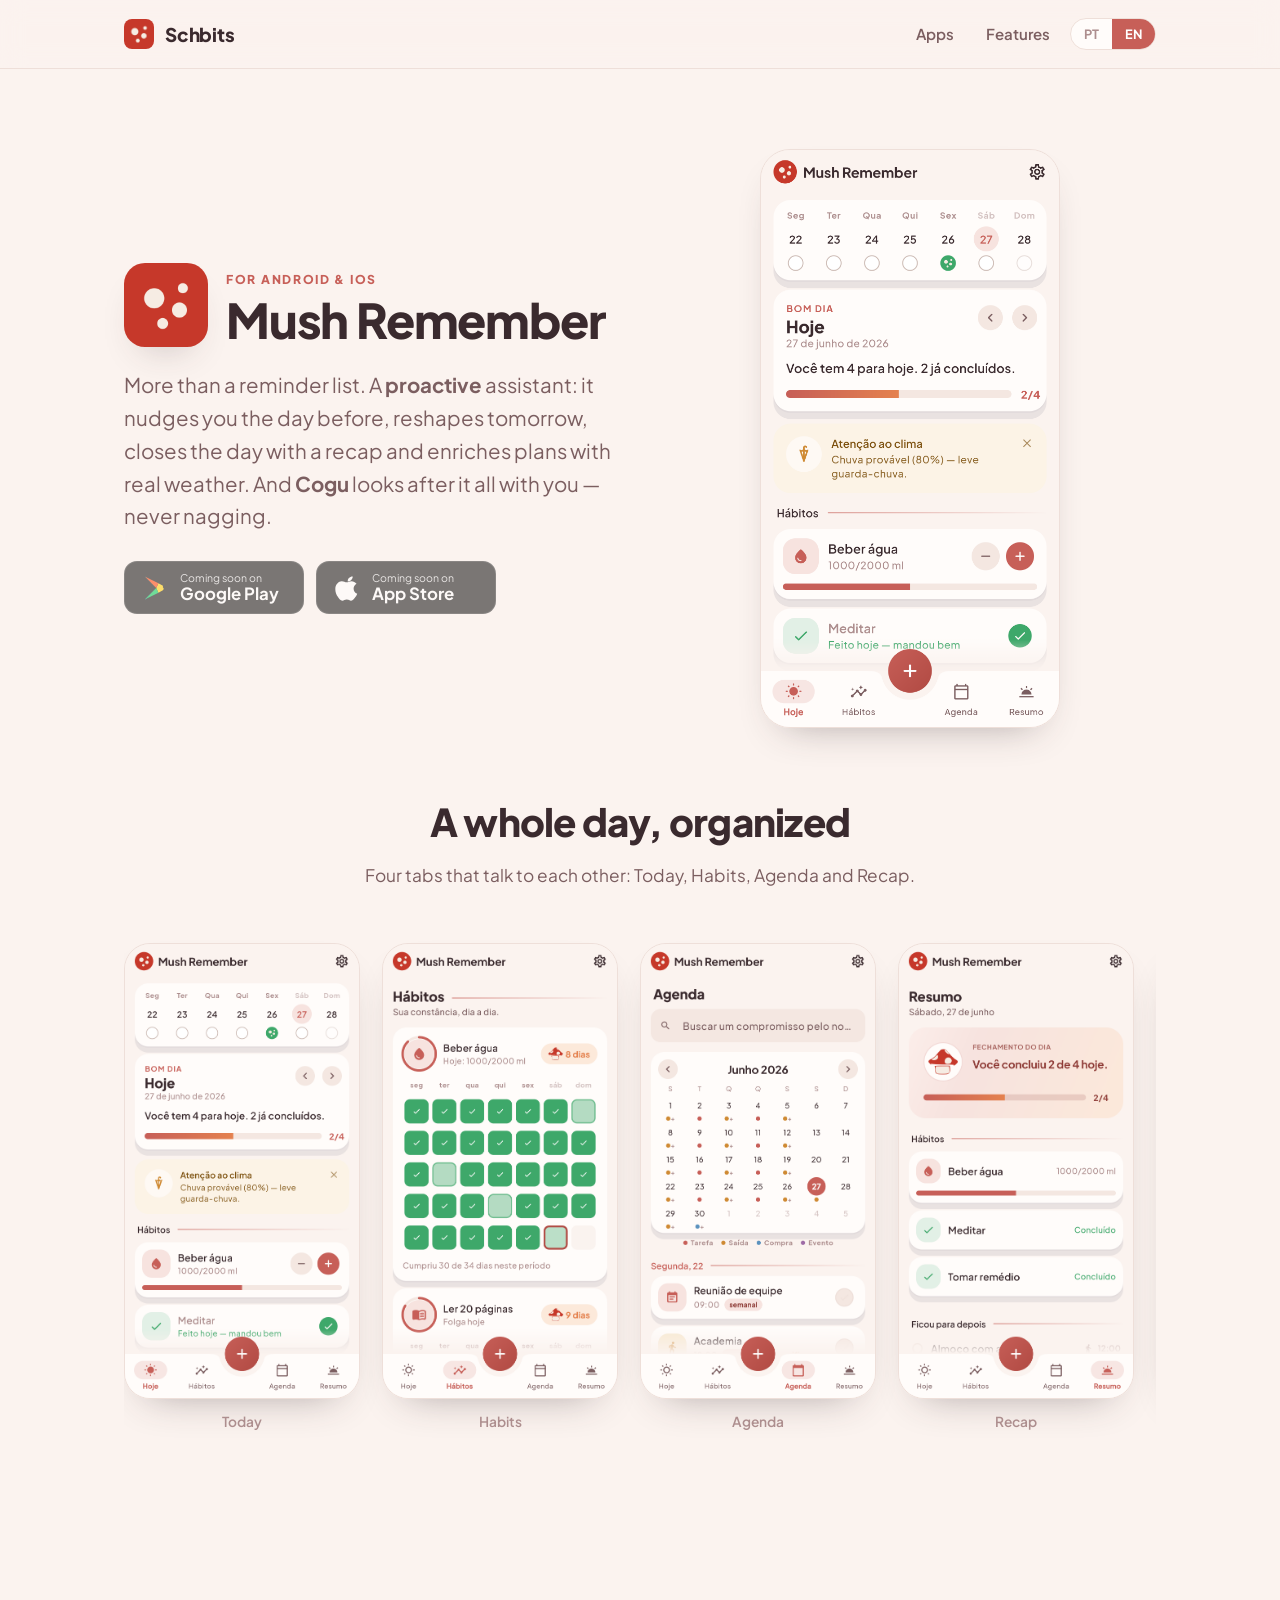
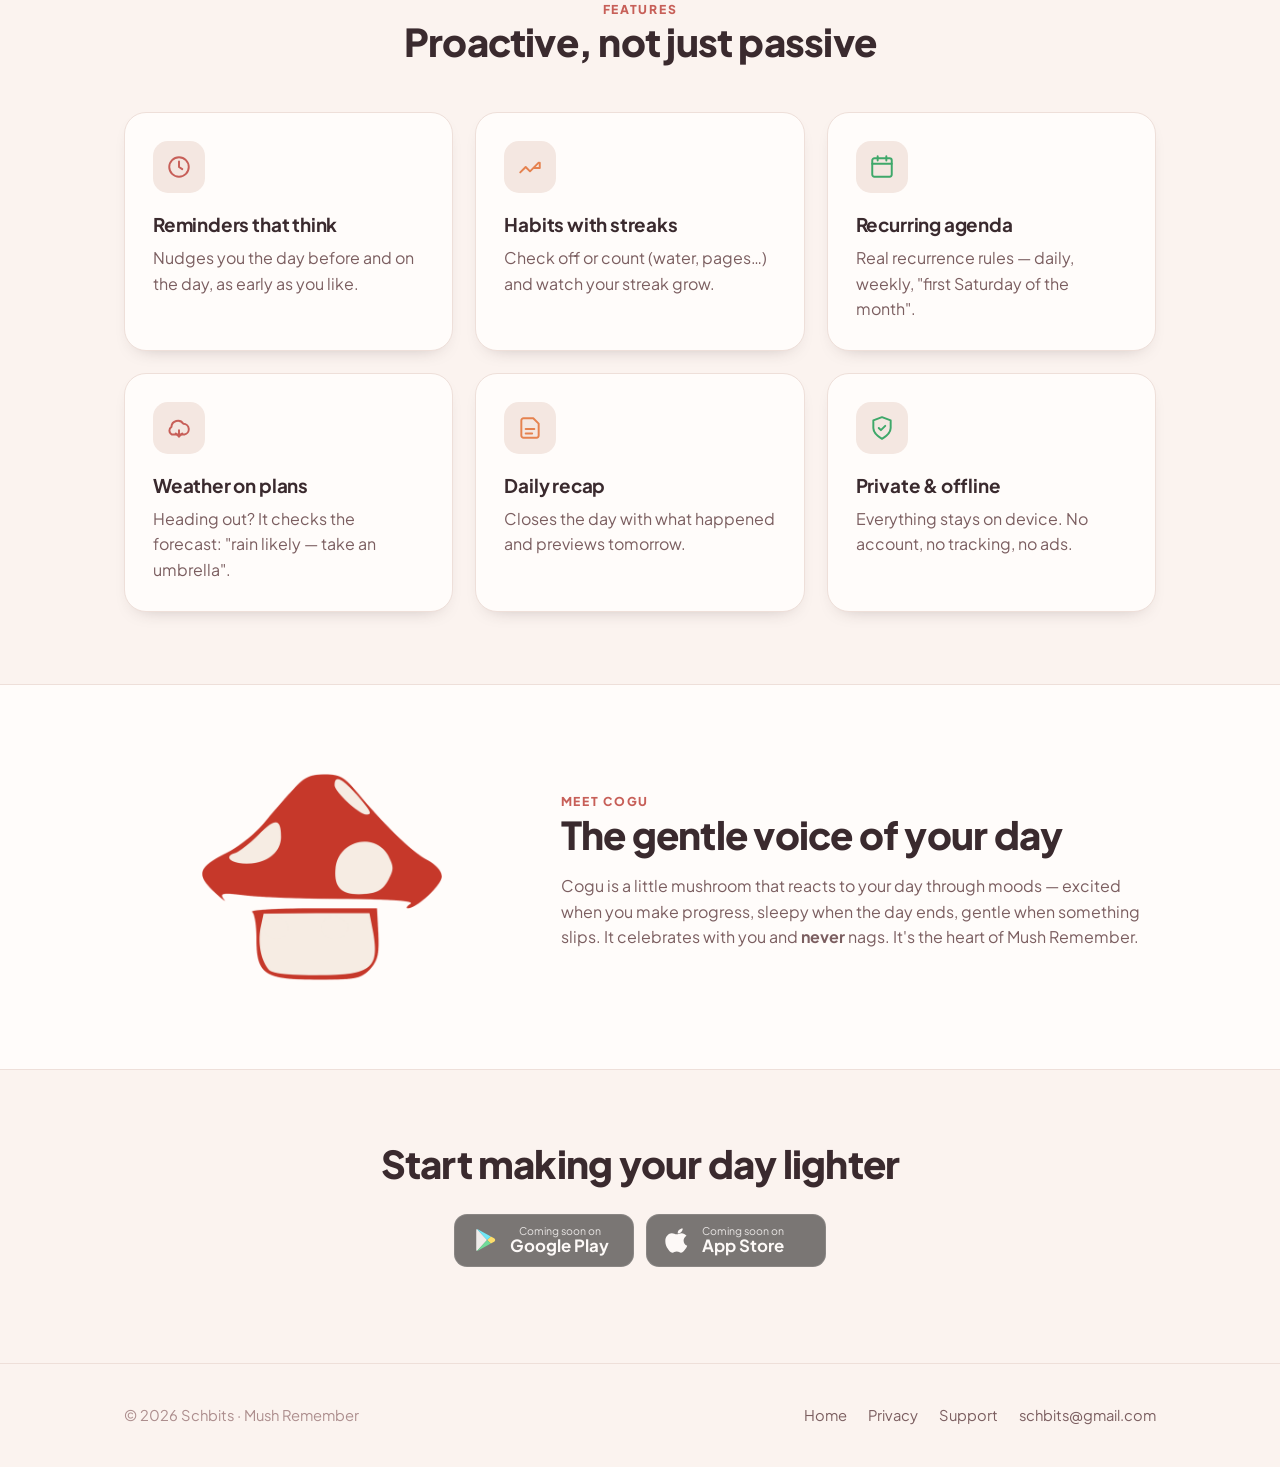
==== mushremember/index.html @ 14a466fe "Set contact/support/privacy email to schbits@gmail.com Co-Authored-By: Claude Opus 4.8 <noreply@anth" ====
<!DOCTYPE html>
<html lang="en">
<head>
  <meta charset="UTF-8" />
  <meta name="viewport" content="width=device-width, initial-scale=1.0" />
  <title>Mush Remember — your proactive day assistant</title>
  <meta name="description" content="Mush Remember is a proactive schedule assistant: tasks, habits, agenda, weather alerts and gentle reminders — privacy-first and offline. Meet Cogu." />
  <link rel="icon" type="image/png" href="/assets/mushremember-icon.png" />
  <script>document.documentElement.setAttribute('data-active',(localStorage.getItem('lang')||((navigator.language||'en').toLowerCase().indexOf('pt')===0?'pt':'en')));</script>
  <link rel="preconnect" href="https://fonts.googleapis.com" />
  <link rel="preconnect" href="https://fonts.gstatic.com" crossorigin />
  <link href="https://fonts.googleapis.com/css2?family=Plus+Jakarta+Sans:wght@400;500;600;700;800&display=swap" rel="stylesheet" />
  <link rel="stylesheet" href="/assets/site.css" />
  <style>
    /* Específico desta página */
    .hero-app { padding: 80px 0 48px; }
    .hero-app .wrap { display:grid; grid-template-columns: 1fr 1fr; gap: 48px; align-items:center; }
    .app-id { display:flex; align-items:center; gap:18px; margin-bottom: 22px; }
    .app-id img { width:84px; height:84px; border-radius:21px; box-shadow: var(--shadow); }
    .stores { display:flex; gap:12px; flex-wrap:wrap; margin-top:28px; }
    .store-badge {
      display:inline-flex; align-items:center; gap:11px; text-decoration:none;
      background:#111; color:#fff; border-radius:13px; padding:10px 18px; min-width:180px;
      border:1px solid rgba(255,255,255,.12); transition:transform .2s, box-shadow .2s;
    }
    .store-badge:hover { transform:translateY(-2px); box-shadow: var(--shadow-sm); }
    .store-badge svg { width:26px; height:26px; flex:none; }
    .store-badge .sb-top { font-size:.66rem; opacity:.85; line-height:1.1; display:block; }
    .store-badge .sb-big { font-size:1.05rem; font-weight:700; line-height:1.15; display:block; }
    .store-badge[aria-disabled="true"] { opacity:.55; pointer-events:none; }

    /* faixa de telas */
    .shots-row { display:flex; gap:22px; overflow-x:auto; padding:6px 0 18px; scroll-snap-type:x mandatory; }
    .shot { flex:none; scroll-snap-align:center; width:236px; }
    .shot img { width:100%; border-radius:26px; border:1px solid var(--line); box-shadow: var(--shadow); display:block; }
    .shot span { display:block; text-align:center; margin-top:12px; color:var(--meta); font-size:.86rem; font-weight:600; }

    .cogu-band { background: var(--surface); border-top:1px solid var(--line); border-bottom:1px solid var(--line); }
    .cogu-band .wrap { display:grid; grid-template-columns: .8fr 1.2fr; gap:40px; align-items:center; }

    @media (max-width: 860px){
      .hero-app .wrap, .cogu-band .wrap { grid-template-columns: 1fr; }
      .hero-shot { order:-1; max-width:300px; margin:0 auto; }
    }
  </style>
</head>
<body>

  <header class="site-header">
    <div class="wrap">
      <a class="brand" href="/"><img src="/assets/mushremember-icon.png" alt="Schbits" /><b>Schbits</b></a>
      <nav class="nav">
        <a href="/#apps"><span data-lang="pt">Apps</span><span data-lang="en">Apps</span></a>
        <a href="#features"><span data-lang="pt">Recursos</span><span data-lang="en">Features</span></a>
        <div class="lang" role="group" aria-label="Language">
          <button data-set-lang="pt">PT</button>
          <button data-set-lang="en">EN</button>
        </div>
      </nav>
    </div>
  </header>

  <!-- ------------------------------- Hero -------------------------------- -->
  <section class="hero-app">
    <div class="wrap">
      <div>
        <div class="app-id">
          <img src="/assets/mushremember-icon.png" alt="Mush Remember" />
          <div>
            <span class="eyebrow" data-lang="pt">App para Android e iOS</span>
            <span class="eyebrow" data-lang="en">For Android & iOS</span>
            <h1 style="font-size:clamp(2rem,4.5vw,3rem);margin:.1em 0 0">Mush Remember</h1>
          </div>
        </div>
        <p class="lead" data-lang="pt">Não é só uma lista de lembretes. É um assistente <b>proativo</b>: avisa na véspera, reorganiza o amanhã, fecha o dia com um resumo e enriquece compromissos com o clima real. E o <b>Cogu</b> cuida de tudo com você — nunca cobra.</p>
        <p class="lead" data-lang="en">More than a reminder list. A <b>proactive</b> assistant: it nudges you the day before, reshapes tomorrow, closes the day with a recap and enriches plans with real weather. And <b>Cogu</b> looks after it all with you — never nagging.</p>

        <div class="stores">
          <!-- TODO: trocar href pelos links reais das lojas ao publicar -->
          <a class="store-badge" href="#" aria-disabled="true" data-store="play">
            <svg viewBox="0 0 512 512" aria-hidden="true"><path fill="#EA4335" d="M48 32 308 256 48 480c-9-5-16-15-16-28V60c0-13 7-23 16-28z" opacity="0"/><path fill="#00D2FF" d="M48 32c-2 1-3 2-4 3L260 256 44 477c1 1 2 2 4 3l212-224L48 32z"/><path fill="#FFCE00" d="M392 212 304 161 260 256l44 95 88-51c20-12 20-41 0-53z"/><path fill="#FF3D00" d="M44 35 304 161l-44 95L44 35z"/><path fill="#00C853" d="M44 477 260 256l44 95L44 477z"/></svg>
            <span><span class="sb-top" data-lang="pt">Em breve no</span><span class="sb-top" data-lang="en">Coming soon on</span><span class="sb-big">Google Play</span></span>
          </a>
          <a class="store-badge" href="#" aria-disabled="true" data-store="apple">
            <svg viewBox="0 0 24 24" aria-hidden="true" fill="#fff"><path d="M16.365 1.43c0 1.14-.42 2.21-1.18 3-.85.9-2.24 1.59-3.42 1.5-.14-1.12.43-2.31 1.13-3.06.82-.88 2.27-1.55 3.47-1.44zM20.5 17.2c-.55 1.27-.81 1.84-1.52 2.96-.99 1.57-2.39 3.52-4.12 3.53-1.53.02-1.93-1-4.01-.99-2.08.01-2.52 1.01-4.06.99-1.73-.02-3.05-1.78-4.04-3.34C-.07 16.96-.35 11.6 1.36 8.86 2.57 6.9 4.49 5.78 6.3 5.78c1.84 0 3 1.01 4.52 1.01 1.48 0 2.38-1.01 4.51-1.01 1.61 0 3.32.88 4.54 2.4-3.99 2.19-3.34 7.89.63 9.02z"/></svg>
            <span><span class="sb-top" data-lang="pt">Em breve na</span><span class="sb-top" data-lang="en">Coming soon on</span><span class="sb-big">App Store</span></span>
          </a>
        </div>
      </div>

      <div class="hero-shot" style="display:grid;place-items:center">
        <img src="/mushremember/assets/shots/hoje.png" alt="Tela Hoje do Mush Remember"
             style="width:min(300px,72vw);border-radius:30px;border:1px solid var(--line);box-shadow:var(--shadow)" />
      </div>
    </div>
  </section>

  <!-- ------------------------------- Telas ------------------------------- -->
  <section style="padding-top:24px">
    <div class="wrap">
      <div class="section-head">
        <h2><span data-lang="pt">Um dia inteiro, organizado</span><span data-lang="en">A whole day, organized</span></h2>
        <p data-lang="pt">Quatro abas que conversam: Hoje, Hábitos, Agenda e Resumo.</p>
        <p data-lang="en">Four tabs that talk to each other: Today, Habits, Agenda and Recap.</p>
      </div>
      <div class="shots-row">
        <div class="shot"><img src="/mushremember/assets/shots/hoje.png" alt="Tela Hoje" /><span data-lang="pt">Hoje</span><span data-lang="en">Today</span></div>
        <div class="shot"><img src="/mushremember/assets/shots/habitos.png" alt="Tela Hábitos" /><span data-lang="pt">Hábitos</span><span data-lang="en">Habits</span></div>
        <div class="shot"><img src="/mushremember/assets/shots/agenda.png" alt="Tela Agenda" /><span data-lang="pt">Agenda</span><span data-lang="en">Agenda</span></div>
        <div class="shot"><img src="/mushremember/assets/shots/resumo.png" alt="Tela Resumo" /><span data-lang="pt">Resumo</span><span data-lang="en">Recap</span></div>
        <div class="shot"><img src="/mushremember/assets/shots/hoje-escuro.png" alt="Tema escuro" /><span data-lang="pt">Tema escuro</span><span data-lang="en">Dark theme</span></div>
      </div>
    </div>
  </section>

  <!-- ------------------------------- Features ---------------------------- -->
  <section id="features">
    <div class="wrap">
      <div class="section-head">
        <span class="eyebrow" data-lang="pt">Recursos</span><span class="eyebrow" data-lang="en">Features</span>
        <h2><span data-lang="pt">Proativo, não só passivo</span><span data-lang="en">Proactive, not just passive</span></h2>
      </div>
      <div class="grid grid-3">
        <div class="card">
          <div class="icon-chip"><svg viewBox="0 0 24 24" fill="none" stroke="var(--accent)" stroke-width="1.8" stroke-linecap="round" stroke-linejoin="round"><circle cx="12" cy="12" r="9"/><path d="M12 7v5l3 2"/></svg></div>
          <h3><span data-lang="pt">Lembretes que pensam</span><span data-lang="en">Reminders that think</span></h3>
          <p style="color:var(--ink-soft);margin:0" data-lang="pt">Avisa na véspera e no dia, com a antecedência que você escolher.</p>
          <p style="color:var(--ink-soft);margin:0" data-lang="en">Nudges you the day before and on the day, as early as you like.</p>
        </div>
        <div class="card">
          <div class="icon-chip"><svg viewBox="0 0 24 24" fill="none" stroke="var(--coral)" stroke-width="1.8" stroke-linecap="round" stroke-linejoin="round"><path d="M3 17l5-5 4 4 8-8"/><path d="M21 8v5h-5"/></svg></div>
          <h3><span data-lang="pt">Hábitos com sequência</span><span data-lang="en">Habits with streaks</span></h3>
          <p style="color:var(--ink-soft);margin:0" data-lang="pt">Marque ou conte (água, páginas…) e veja sua sequência crescer.</p>
          <p style="color:var(--ink-soft);margin:0" data-lang="en">Check off or count (water, pages…) and watch your streak grow.</p>
        </div>
        <div class="card">
          <div class="icon-chip"><svg viewBox="0 0 24 24" fill="none" stroke="var(--success)" stroke-width="1.8" stroke-linecap="round" stroke-linejoin="round"><rect x="3" y="4" width="18" height="17" rx="2"/><path d="M3 9h18M8 2v4M16 2v4"/></svg></div>
          <h3><span data-lang="pt">Agenda que se repete</span><span data-lang="en">Recurring agenda</span></h3>
          <p style="color:var(--ink-soft);margin:0" data-lang="pt">Regras de recorrência de verdade — diário, semanal, "1º sábado do mês".</p>
          <p style="color:var(--ink-soft);margin:0" data-lang="en">Real recurrence rules — daily, weekly, "first Saturday of the month".</p>
        </div>
        <div class="card">
          <div class="icon-chip"><svg viewBox="0 0 24 24" fill="none" stroke="var(--accent)" stroke-width="1.8" stroke-linecap="round" stroke-linejoin="round"><path d="M17 18a5 5 0 0 0-1-9.9A6 6 0 0 0 5 11a4 4 0 0 0 .5 7H17z"/><path d="M12 14v6M9 17l3 3 3-3"/></svg></div>
          <h3><span data-lang="pt">Clima no compromisso</span><span data-lang="en">Weather on plans</span></h3>
          <p style="color:var(--ink-soft);margin:0" data-lang="pt">Vai sair de casa? Ele checa a previsão: "chuva provável — leve guarda-chuva".</p>
          <p style="color:var(--ink-soft);margin:0" data-lang="en">Heading out? It checks the forecast: "rain likely — take an umbrella".</p>
        </div>
        <div class="card">
          <div class="icon-chip"><svg viewBox="0 0 24 24" fill="none" stroke="var(--coral)" stroke-width="1.8" stroke-linecap="round" stroke-linejoin="round"><path d="M4 19V5a2 2 0 0 1 2-2h9l5 5v11a2 2 0 0 1-2 2H6a2 2 0 0 1-2-2z"/><path d="M8 13h8M8 17h6"/></svg></div>
          <h3><span data-lang="pt">Resumo do dia</span><span data-lang="en">Daily recap</span></h3>
          <p style="color:var(--ink-soft);margin:0" data-lang="pt">Fecha o dia com o que rolou e dá uma prévia do amanhã.</p>
          <p style="color:var(--ink-soft);margin:0" data-lang="en">Closes the day with what happened and previews tomorrow.</p>
        </div>
        <div class="card">
          <div class="icon-chip"><svg viewBox="0 0 24 24" fill="none" stroke="var(--success)" stroke-width="1.8" stroke-linecap="round" stroke-linejoin="round"><path d="M12 22s8-4 8-10V5l-8-3-8 3v7c0 6 8 10 8 10z"/><path d="M9 12l2 2 4-4"/></svg></div>
          <h3><span data-lang="pt">Privado e offline</span><span data-lang="en">Private & offline</span></h3>
          <p style="color:var(--ink-soft);margin:0" data-lang="pt">Tudo fica no aparelho. Sem conta, sem rastreio, sem anúncios.</p>
          <p style="color:var(--ink-soft);margin:0" data-lang="en">Everything stays on device. No account, no tracking, no ads.</p>
        </div>
      </div>
    </div>
  </section>

  <!-- ------------------------------- Cogu -------------------------------- -->
  <section class="cogu-band">
    <div class="wrap">
      <div style="display:grid;place-items:center">
        <img src="/assets/cogu.png" alt="Cogu" style="width:min(240px,60vw);filter:drop-shadow(var(--shadow))" />
      </div>
      <div>
        <span class="eyebrow" data-lang="pt">Conheça o Cogu</span><span class="eyebrow" data-lang="en">Meet Cogu</span>
        <h2><span data-lang="pt">A voz gentil do seu dia</span><span data-lang="en">The gentle voice of your day</span></h2>
        <p style="color:var(--ink-soft)" data-lang="pt">O Cogu é um cogumelinho que reage ao seu dia por humores — animado quando você avança, soneca quando o dia acaba, gentil quando algo escapa. Ele celebra junto e <b>nunca</b> te cobra. É o coração do Mush Remember.</p>
        <p style="color:var(--ink-soft)" data-lang="en">Cogu is a little mushroom that reacts to your day through moods — excited when you make progress, sleepy when the day ends, gentle when something slips. It celebrates with you and <b>never</b> nags. It's the heart of Mush Remember.</p>
      </div>
    </div>
  </section>

  <!-- ------------------------------- CTA --------------------------------- -->
  <section style="text-align:center">
    <div class="wrap">
      <h2><span data-lang="pt">Comece a deixar o dia mais leve</span><span data-lang="en">Start making your day lighter</span></h2>
      <div class="stores" style="justify-content:center">
        <a class="store-badge" href="#" aria-disabled="true">
          <svg viewBox="0 0 24 24" aria-hidden="true" fill="#fff"><path d="M3.6 1.8 13 12 3.6 22.2c-.4-.2-.6-.6-.6-1.1V2.9c0-.5.2-.9.6-1.1z" opacity=".9"/><path d="M16.5 8.7 13 12l3.5 3.3 3-1.7c1.3-.8 1.3-2.4 0-3.2z" fill="#FFCE00"/><path d="M13 12 3.6 1.8c.1 0 .2 0 .3.1L16.5 8.7 13 12z" fill="#00E0FF"/><path d="m13 12 3.5 3.3L4 22.1c-.1 0-.2.1-.4 0L13 12z" fill="#00C853"/></svg>
          <span><span class="sb-top" data-lang="pt">Em breve no</span><span class="sb-top" data-lang="en">Coming soon on</span><span class="sb-big">Google Play</span></span>
        </a>
        <a class="store-badge" href="#" aria-disabled="true">
          <svg viewBox="0 0 24 24" aria-hidden="true" fill="#fff"><path d="M16.365 1.43c0 1.14-.42 2.21-1.18 3-.85.9-2.24 1.59-3.42 1.5-.14-1.12.43-2.31 1.13-3.06.82-.88 2.27-1.55 3.47-1.44zM20.5 17.2c-.55 1.27-.81 1.84-1.52 2.96-.99 1.57-2.39 3.52-4.12 3.53-1.53.02-1.93-1-4.01-.99-2.08.01-2.52 1.01-4.06.99-1.73-.02-3.05-1.78-4.04-3.34C-.07 16.96-.35 11.6 1.36 8.86 2.57 6.9 4.49 5.78 6.3 5.78c1.84 0 3 1.01 4.52 1.01 1.48 0 2.38-1.01 4.51-1.01 1.61 0 3.32.88 4.54 2.4-3.99 2.19-3.34 7.89.63 9.02z"/></svg>
          <span><span class="sb-top" data-lang="pt">Em breve na</span><span class="sb-top" data-lang="en">Coming soon on</span><span class="sb-big">App Store</span></span>
        </a>
      </div>
    </div>
  </section>

  <footer class="site-footer">
    <div class="wrap">
      <span>© <span id="yr"></span> Schbits · Mush Remember</span>
      <nav>
        <a href="/"><span data-lang="pt">Início</span><span data-lang="en">Home</span></a>
        <a href="/mushremember/privacy/"><span data-lang="pt">Privacidade</span><span data-lang="en">Privacy</span></a>
        <a href="/mushremember/support/"><span data-lang="pt">Suporte</span><span data-lang="en">Support</span></a>
        <a href="mailto:schbits@gmail.com">schbits@gmail.com</a>
      </nav>
    </div>
  </footer>

  <script>document.getElementById('yr').textContent = new Date().getFullYear();</script>
  <script src="/assets/i18n.js"></script>
</body>
</html>
---- assets/site.css ----
/* ==========================================================================
   Schbits — design system compartilhado
   Paleta herdada do app Mush Remember ("aconchego vermelho": blush + terracota).
   Hex espelham lib/app/theme/app_colors.dart para a web casar com o app.
   Tema claro/escuro automático via prefers-color-scheme.
   ========================================================================== */

:root {
  /* superfícies / texto (tema claro) */
  --bg:        #FBF3EF; /* creme blush (scaffold) */
  --surface:   #FFFCFA; /* cards (branco quentinho) */
  --surface-2: #F4E7E1; /* preenchimentos blush */
  --line:      #EEDFD9; /* divisórias sutis */
  --ink:       #3A2A2E; /* títulos (cacau quente) */
  --ink-soft:  #7B5E60; /* texto secundário (mauve) */
  --meta:      #AD8E8E; /* legendas (rosa-poeira) */

  /* acentos semânticos */
  --accent:        #C75F58; /* terracota-rosado (voz do assistente) */
  --accent-strong: #B14A43;
  --coral:         #E5824F; /* celebração / streak */
  --success:       #3EA86A; /* sálvia (concluído) */
  --brand-red:     #C53A2B; /* vermelho-cogumelo (pop pontual / mascote) */

  --shadow:    0 18px 40px -24px rgba(58, 42, 46, .45);
  --shadow-sm: 0 8px 20px -14px rgba(58, 42, 46, .40);
  --radius:    22px;
  --radius-sm: 14px;
  --maxw:      1080px;
  --font: "Plus Jakarta Sans", system-ui, -apple-system, "Segoe UI", Roboto, sans-serif;
}

@media (prefers-color-scheme: dark) {
  :root {
    --bg:        #0E0A09; /* cacau quase-preto (AMOLED) */
    --surface:   #1E1514;
    --surface-2: #2C1F1D;
    --line:      #402927;
    --ink:       #F5EAE6; /* creme */
    --ink-soft:  #D8C4C0;
    --meta:      #927472;

    --accent:        #E89089; /* terracota clara */
    --accent-strong: #D9756E;
    --coral:         #F0A275;
    --success:       #55CB8D;
    --brand-red:     #E0614F;

    --shadow:    0 22px 48px -26px rgba(0, 0, 0, .75);
    --shadow-sm: 0 10px 26px -18px rgba(0, 0, 0, .7);
  }
  /* As telas claras do app brilham demais no escuro — suaviza levemente. */
  .shot img { filter: brightness(.96); }
}

* { box-sizing: border-box; }

html { scroll-behavior: smooth; }

body {
  margin: 0;
  font-family: var(--font);
  background: var(--bg);
  color: var(--ink);
  line-height: 1.6;
  -webkit-font-smoothing: antialiased;
  text-rendering: optimizeLegibility;
}

/* i18n: esconde APENAS o idioma inativo (o motor seta data-active no <html>).
   Só ocultamos o que não casa — assim o idioma ativo mantém seu display natural
   (block, inline, flex…) sem precisar de revert e sem perder para regras mais
   específicas como `.shot span{display:block}`. !important garante o ocultamento.
   Fallback antes do JS: se data-active ainda não existe, esconde o EN. */
html[data-active="pt"] [data-lang]:not([data-lang="pt"]),
html[data-active="en"] [data-lang]:not([data-lang="en"]),
html:not([data-active]) [data-lang="en"] { display: none !important; }

.wrap { width: 100%; max-width: var(--maxw); margin: 0 auto; padding: 0 24px; }

a { color: var(--accent-strong); text-underline-offset: 3px; }

/* ----------------------------- Header ----------------------------------- */
.site-header {
  position: sticky; top: 0; z-index: 50;
  background: color-mix(in srgb, var(--bg) 85%, transparent);
  backdrop-filter: saturate(160%) blur(12px);
  border-bottom: 1px solid var(--line);
}
.site-header .wrap {
  display: flex; align-items: center; justify-content: space-between;
  height: 68px;
}
.brand { display: flex; align-items: center; gap: 11px; text-decoration: none; color: var(--ink); }
.brand img { width: 30px; height: 30px; border-radius: 8px; }
.brand b { font-weight: 800; font-size: 1.18rem; letter-spacing: -.01em; }
.nav { display: flex; align-items: center; gap: 8px; }
.nav a { color: var(--ink-soft); text-decoration: none; font-weight: 600; font-size: .94rem; padding: 8px 12px; border-radius: 10px; }
.nav a:hover { color: var(--ink); background: var(--surface-2); }

/* Alternador de idioma */
.lang {
  display: inline-flex; border: 1px solid var(--line); border-radius: 999px;
  overflow: hidden; background: var(--surface);
}
.lang button {
  border: 0; background: transparent; cursor: pointer;
  font-family: var(--font); font-weight: 700; font-size: .8rem;
  color: var(--meta); padding: 7px 13px; transition: .15s;
}
.lang button[aria-pressed="true"] { background: var(--accent); color: #fff; }

/* ----------------------------- Botões ----------------------------------- */
.btn {
  display: inline-flex; align-items: center; justify-content: center; gap: 9px;
  font-family: var(--font); font-weight: 700; font-size: 1rem;
  padding: 14px 26px; border-radius: 14px; text-decoration: none; cursor: pointer;
  border: 1px solid transparent; transition: transform .2s ease, box-shadow .2s ease, background .2s;
}
.btn:hover { transform: translateY(-2px); }
.btn-primary {
  color: #fff;
  background: linear-gradient(135deg, var(--accent), var(--accent-strong));
  box-shadow: var(--shadow-sm);
}
.btn-ghost { color: var(--ink); background: var(--surface); border-color: var(--line); }

/* ----------------------------- Tipografia ------------------------------- */
.eyebrow {
  text-transform: uppercase; letter-spacing: .14em; font-size: .76rem;
  font-weight: 800; color: var(--accent);
}
h1 { font-size: clamp(2.3rem, 5.5vw, 3.7rem); line-height: 1.05; letter-spacing: -.025em; font-weight: 800; margin: .2em 0; }
h2 { font-size: clamp(1.7rem, 3.5vw, 2.4rem); line-height: 1.15; letter-spacing: -.02em; font-weight: 800; margin: 0 0 .4em; }
h3 { font-size: 1.18rem; font-weight: 700; margin: 0 0 .3em; letter-spacing: -.01em; }
.lead { font-size: clamp(1.05rem, 2vw, 1.28rem); color: var(--ink-soft); max-width: 44ch; }

section { padding: 72px 0; }
.section-head { text-align: center; max-width: 60ch; margin: 0 auto 48px; }
.section-head p { color: var(--ink-soft); font-size: 1.08rem; }

/* ----------------------------- Cards ------------------------------------ */
.card {
  background: var(--surface); border: 1px solid var(--line);
  border-radius: var(--radius); padding: 28px; box-shadow: var(--shadow-sm);
}
.grid { display: grid; gap: 22px; }
.grid-3 { grid-template-columns: repeat(3, 1fr); }
.grid-2 { grid-template-columns: repeat(2, 1fr); }

.icon-chip {
  width: 52px; height: 52px; border-radius: 15px; display: grid; place-items: center;
  margin-bottom: 16px; background: var(--surface-2);
}
.icon-chip svg { width: 26px; height: 26px; }

/* ----------------------------- Footer ----------------------------------- */
.site-footer {
  border-top: 1px solid var(--line); padding: 40px 0; margin-top: 24px;
  color: var(--meta); font-size: .92rem;
}
.site-footer .wrap { display: flex; flex-wrap: wrap; gap: 16px; justify-content: space-between; align-items: center; }
.site-footer a { color: var(--ink-soft); text-decoration: none; margin-left: 18px; }
.site-footer a:hover { color: var(--ink); }

/* ----------------------------- Long-form (privacy/support) -------------- */
.doc { max-width: 760px; margin: 0 auto; padding: 56px 0; }
.doc h1 { font-size: clamp(2rem, 4vw, 2.7rem); }
.doc h2 { font-size: 1.4rem; margin-top: 2em; }
.doc p, .doc li { color: var(--ink-soft); }
.doc ul { padding-left: 1.2em; }
.doc li { margin: .4em 0; }
.doc .updated { color: var(--meta); font-size: .9rem; }
.doc .card { margin: 1.4em 0; }

@media (max-width: 820px) {
  .grid-3, .grid-2 { grid-template-columns: 1fr; }
  .nav a:not(.btn) { display: none; }
}
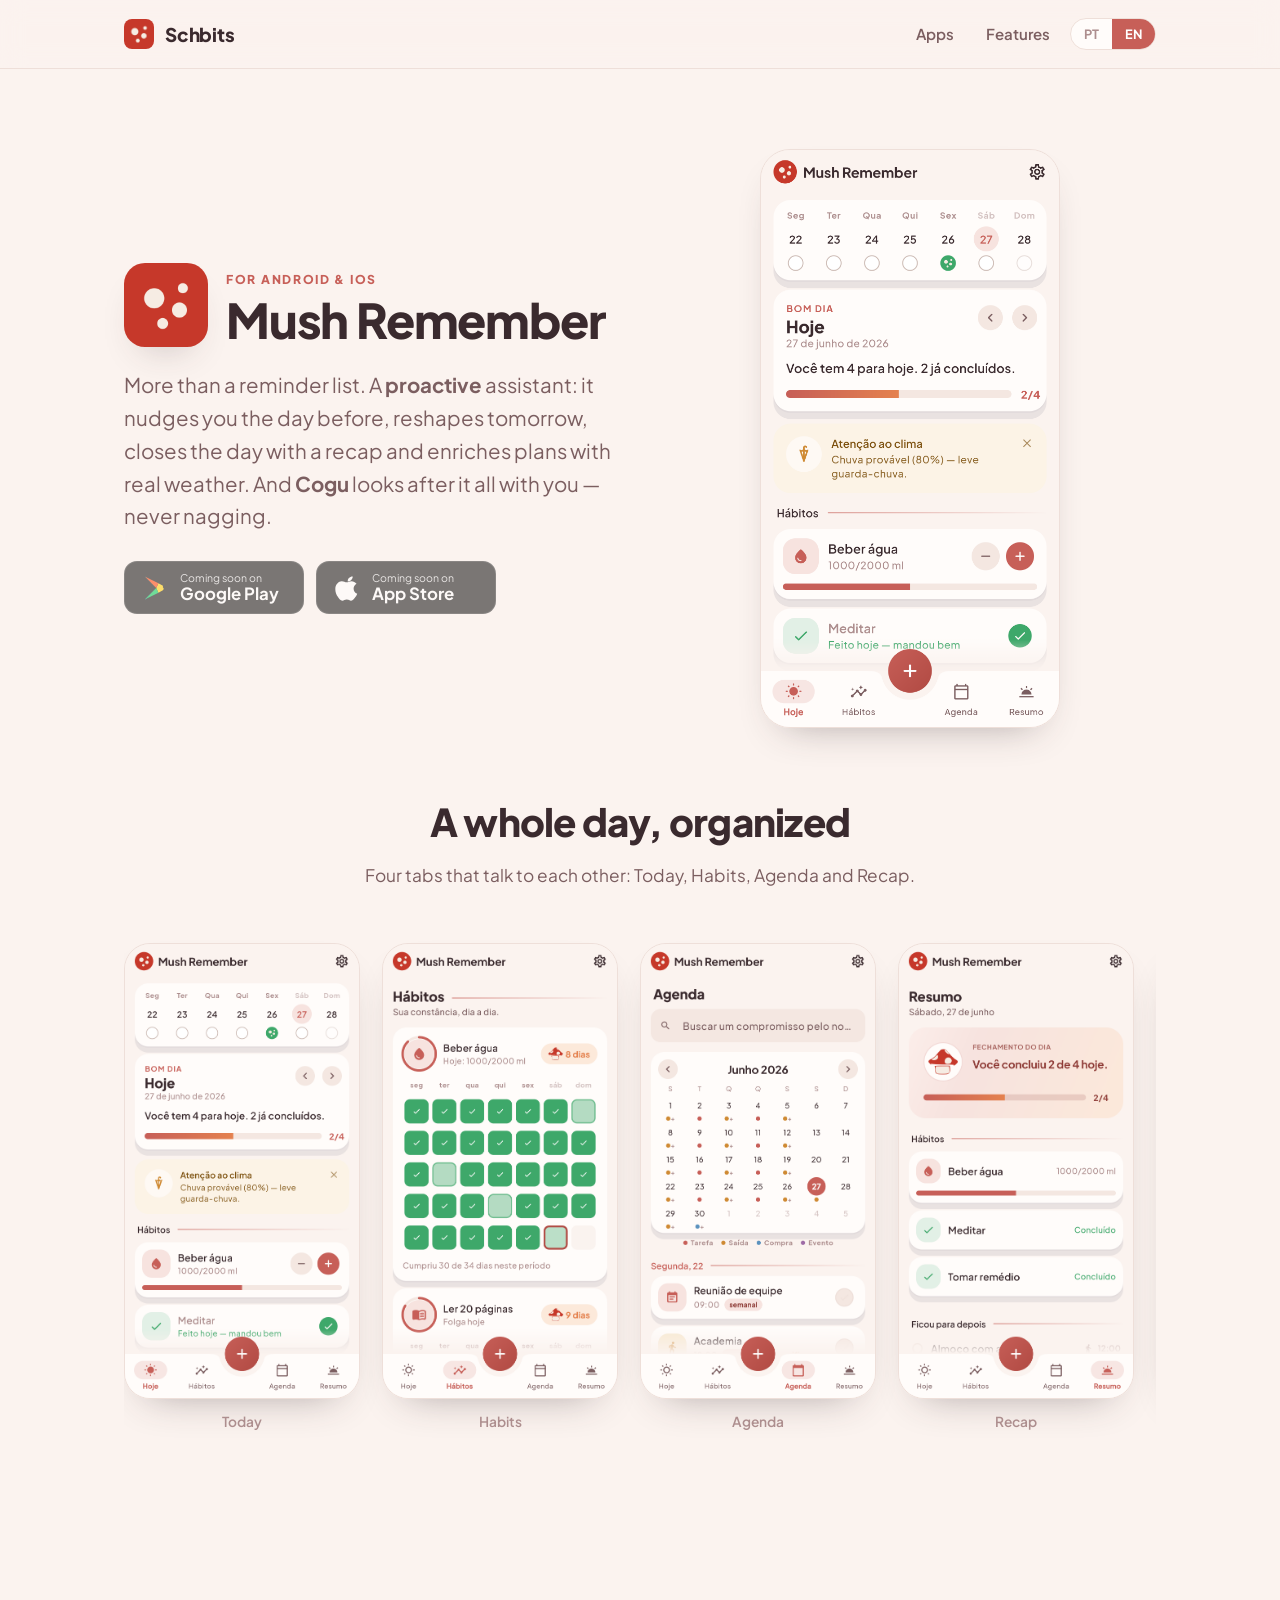
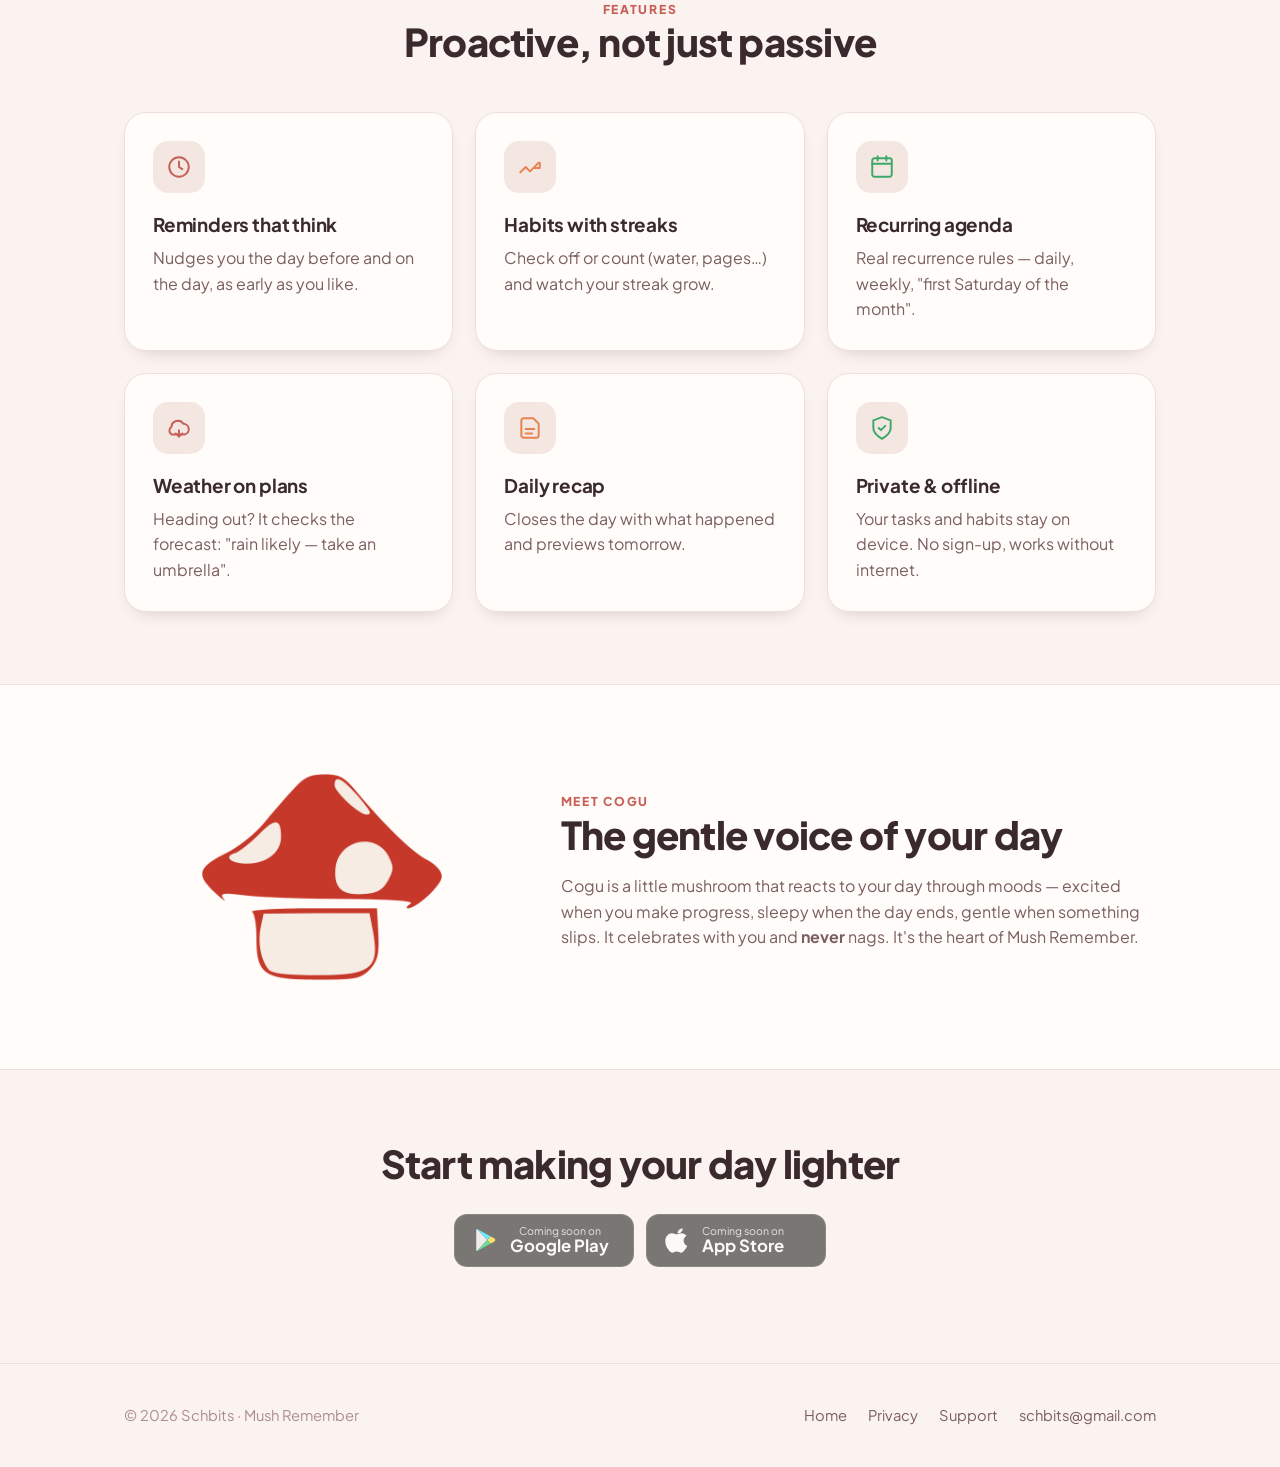
==== commit 3ded494b: "Drop "no ads" promise; add future-monetization note Today's build has no ads/IAP, so the privacy pol" ====
--- a/mushremember/index.html
+++ b/mushremember/index.html
@@ -154,8 +154,8 @@
         <div class="card">
           <div class="icon-chip"><svg viewBox="0 0 24 24" fill="none" stroke="var(--success)" stroke-width="1.8" stroke-linecap="round" stroke-linejoin="round"><path d="M12 22s8-4 8-10V5l-8-3-8 3v7c0 6 8 10 8 10z"/><path d="M9 12l2 2 4-4"/></svg></div>
           <h3><span data-lang="pt">Privado e offline</span><span data-lang="en">Private & offline</span></h3>
-          <p style="color:var(--ink-soft);margin:0" data-lang="pt">Tudo fica no aparelho. Sem conta, sem rastreio, sem anúncios.</p>
-          <p style="color:var(--ink-soft);margin:0" data-lang="en">Everything stays on device. No account, no tracking, no ads.</p>
+          <p style="color:var(--ink-soft);margin:0" data-lang="pt">Suas tarefas e hábitos ficam no aparelho. Sem cadastro, funciona sem internet.</p>
+          <p style="color:var(--ink-soft);margin:0" data-lang="en">Your tasks and habits stay on device. No sign-up, works without internet.</p>
         </div>
       </div>
     </div>
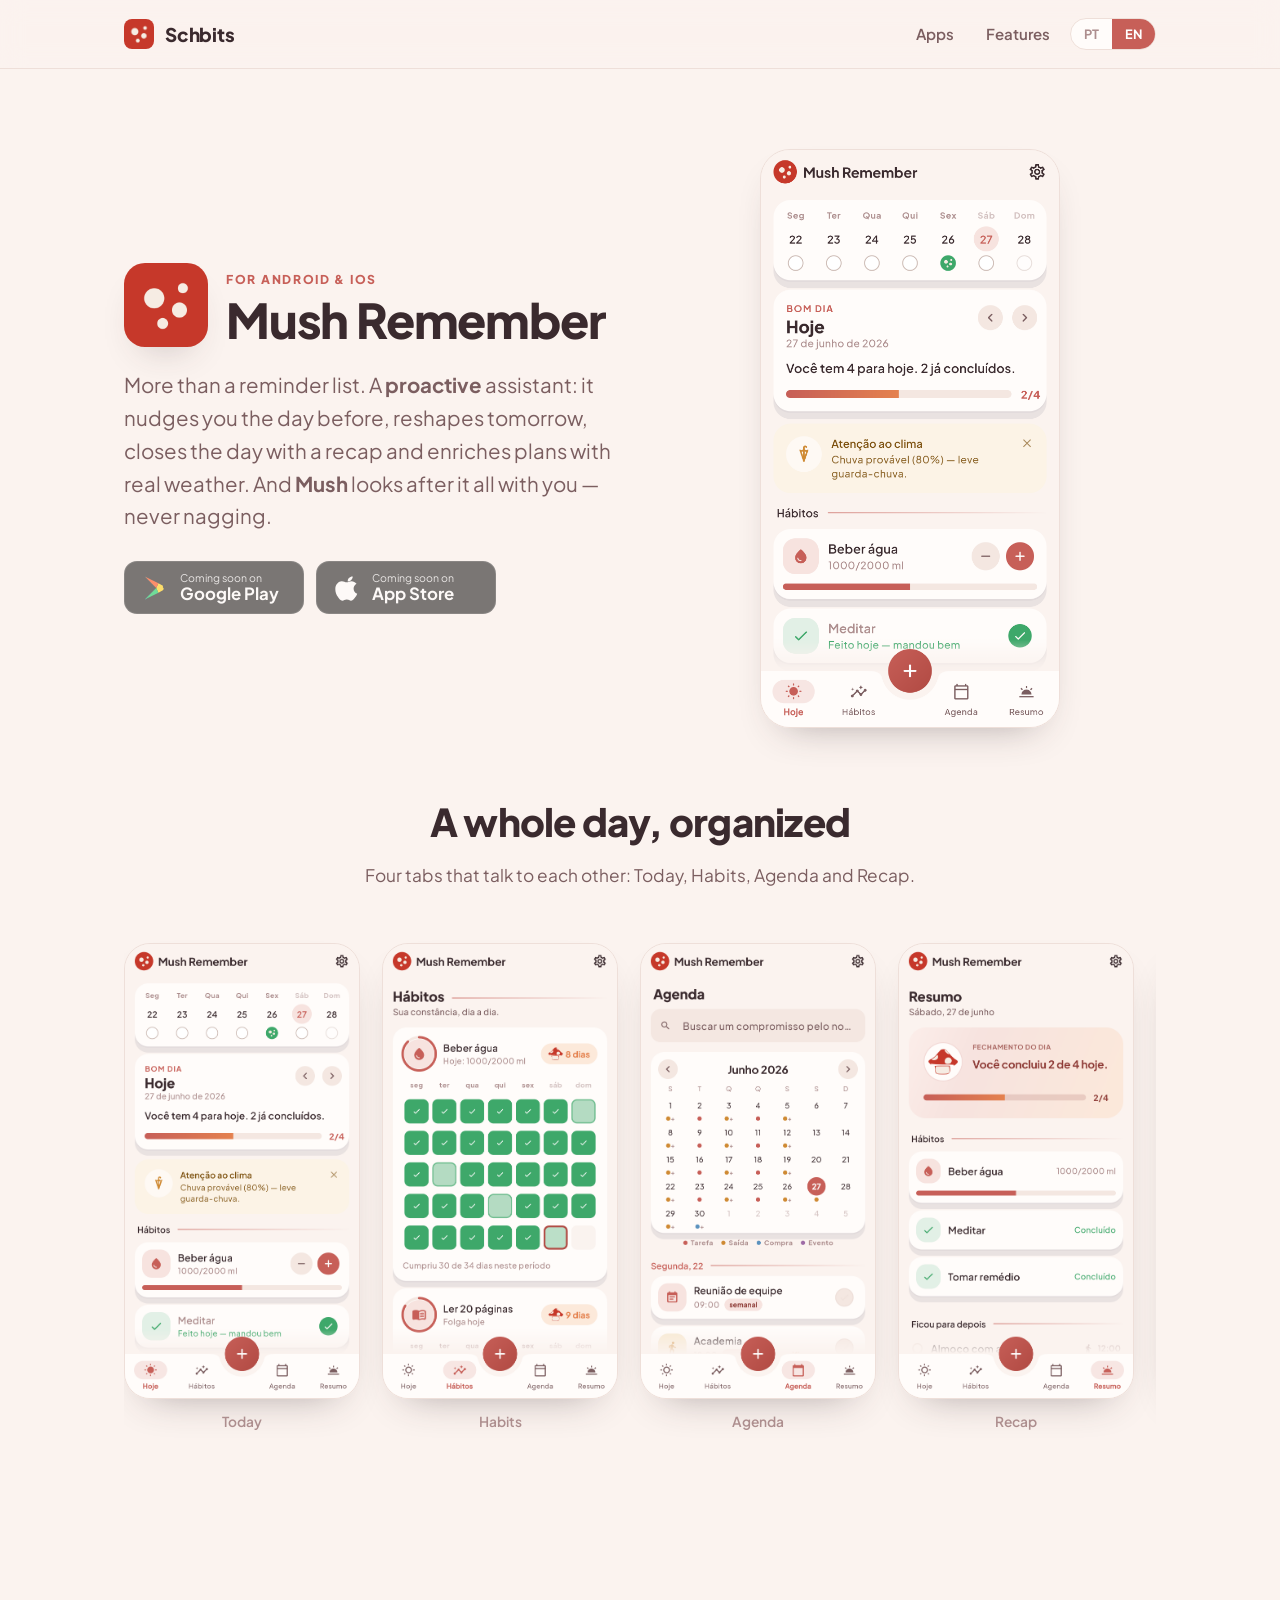
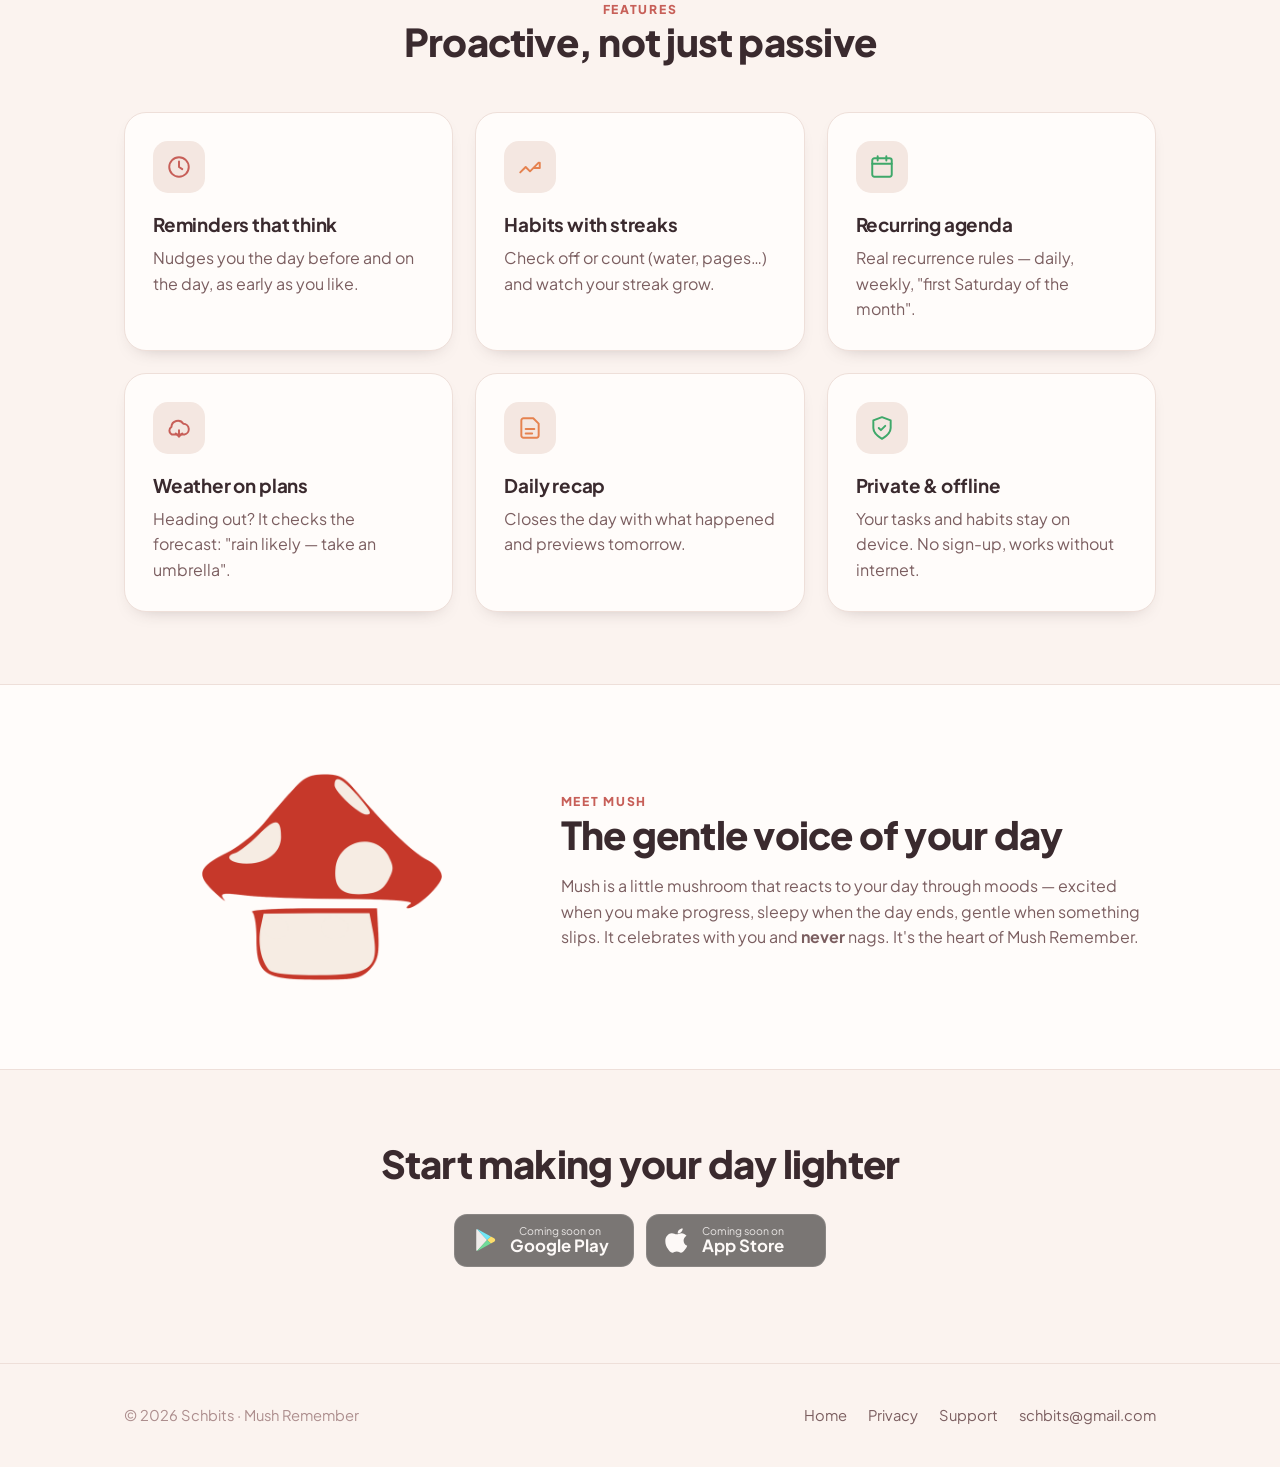
==== commit 7fe15114: "Rename mascot Cogu -> Mush across the site (all languages) Co-Authored-By: Claude Opus 4.8 <noreply@" ====
--- a/mushremember/index.html
+++ b/mushremember/index.html
@@ -4,7 +4,13 @@
   <meta charset="UTF-8" />
   <meta name="viewport" content="width=device-width, initial-scale=1.0" />
   <title>Mush Remember — your proactive day assistant</title>
-  <meta name="description" content="Mush Remember is a proactive schedule assistant: tasks, habits, agenda, weather alerts and gentle reminders — privacy-first and offline. Meet Cogu." />
+  <meta name="description" content="Mush Remember is a proactive schedule assistant: tasks, habits, agenda, weather alerts and gentle reminders — privacy-first and offline. Meet Mush." />
+  <meta property="og:type" content="website" />
+  <meta property="og:url" content="https://schbits.com/mushremember/" />
+  <meta property="og:title" content="Mush Remember — your proactive day assistant" />
+  <meta property="og:description" content="Tasks, habits, agenda, weather alerts and gentle reminders — privacy-first and offline. Meet Mush." />
+  <meta property="og:image" content="https://schbits.com/assets/mushremember-icon.png" />
+  <meta name="twitter:card" content="summary" />
   <link rel="icon" type="image/png" href="/assets/mushremember-icon.png" />
   <script>document.documentElement.setAttribute('data-active',(localStorage.getItem('lang')||((navigator.language||'en').toLowerCase().indexOf('pt')===0?'pt':'en')));</script>
   <link rel="preconnect" href="https://fonts.googleapis.com" />
@@ -72,8 +78,8 @@
             <h1 style="font-size:clamp(2rem,4.5vw,3rem);margin:.1em 0 0">Mush Remember</h1>
           </div>
         </div>
-        <p class="lead" data-lang="pt">Não é só uma lista de lembretes. É um assistente <b>proativo</b>: avisa na véspera, reorganiza o amanhã, fecha o dia com um resumo e enriquece compromissos com o clima real. E o <b>Cogu</b> cuida de tudo com você — nunca cobra.</p>
-        <p class="lead" data-lang="en">More than a reminder list. A <b>proactive</b> assistant: it nudges you the day before, reshapes tomorrow, closes the day with a recap and enriches plans with real weather. And <b>Cogu</b> looks after it all with you — never nagging.</p>
+        <p class="lead" data-lang="pt">Não é só uma lista de lembretes. É um assistente <b>proativo</b>: avisa na véspera, reorganiza o amanhã, fecha o dia com um resumo e enriquece compromissos com o clima real. E o <b>Mush</b> cuida de tudo com você — nunca cobra.</p>
+        <p class="lead" data-lang="en">More than a reminder list. A <b>proactive</b> assistant: it nudges you the day before, reshapes tomorrow, closes the day with a recap and enriches plans with real weather. And <b>Mush</b> looks after it all with you — never nagging.</p>
 
         <div class="stores">
           <!-- TODO: trocar href pelos links reais das lojas ao publicar -->
@@ -161,17 +167,17 @@
     </div>
   </section>
 
-  <!-- ------------------------------- Cogu -------------------------------- -->
+  <!-- ------------------------------- Mush -------------------------------- -->
   <section class="cogu-band">
     <div class="wrap">
       <div style="display:grid;place-items:center">
-        <img src="/assets/cogu.png" alt="Cogu" style="width:min(240px,60vw);filter:drop-shadow(var(--shadow))" />
+        <img src="/assets/cogu.png" alt="Mush" style="width:min(240px,60vw);filter:drop-shadow(var(--shadow))" />
       </div>
       <div>
-        <span class="eyebrow" data-lang="pt">Conheça o Cogu</span><span class="eyebrow" data-lang="en">Meet Cogu</span>
+        <span class="eyebrow" data-lang="pt">Conheça o Mush</span><span class="eyebrow" data-lang="en">Meet Mush</span>
         <h2><span data-lang="pt">A voz gentil do seu dia</span><span data-lang="en">The gentle voice of your day</span></h2>
-        <p style="color:var(--ink-soft)" data-lang="pt">O Cogu é um cogumelinho que reage ao seu dia por humores — animado quando você avança, soneca quando o dia acaba, gentil quando algo escapa. Ele celebra junto e <b>nunca</b> te cobra. É o coração do Mush Remember.</p>
-        <p style="color:var(--ink-soft)" data-lang="en">Cogu is a little mushroom that reacts to your day through moods — excited when you make progress, sleepy when the day ends, gentle when something slips. It celebrates with you and <b>never</b> nags. It's the heart of Mush Remember.</p>
+        <p style="color:var(--ink-soft)" data-lang="pt">O Mush é um cogumelinho que reage ao seu dia por humores — animado quando você avança, soneca quando o dia acaba, gentil quando algo escapa. Ele celebra junto e <b>nunca</b> te cobra. É o coração do Mush Remember.</p>
+        <p style="color:var(--ink-soft)" data-lang="en">Mush is a little mushroom that reacts to your day through moods — excited when you make progress, sleepy when the day ends, gentle when something slips. It celebrates with you and <b>never</b> nags. It's the heart of Mush Remember.</p>
       </div>
     </div>
   </section>
--- a/assets/site.css
+++ b/assets/site.css
@@ -173,7 +173,17 @@
 .doc .updated { color: var(--meta); font-size: .9rem; }
 .doc .card { margin: 1.4em 0; }
 
+/* Herói da home: 2 colunas no desktop, empilha no mobile (art em cima) */
+.hero-home { display: grid; grid-template-columns: 1.1fr .9fr; gap: 40px; align-items: center; }
+.hero-art { display: grid; place-items: center; }
+
 @media (max-width: 820px) {
   .grid-3, .grid-2 { grid-template-columns: 1fr; }
   .nav a:not(.btn) { display: none; }
+  .hero-home { grid-template-columns: 1fr; text-align: center; }
+  .hero-home .lead { margin-left: auto; margin-right: auto; }
+  .hero-home .hero-cta { justify-content: center; }
+  .hero-art { order: -1; }
+  .hero-art img { width: min(220px, 56vw) !important; }
+  section { padding: 48px 0; }
 }
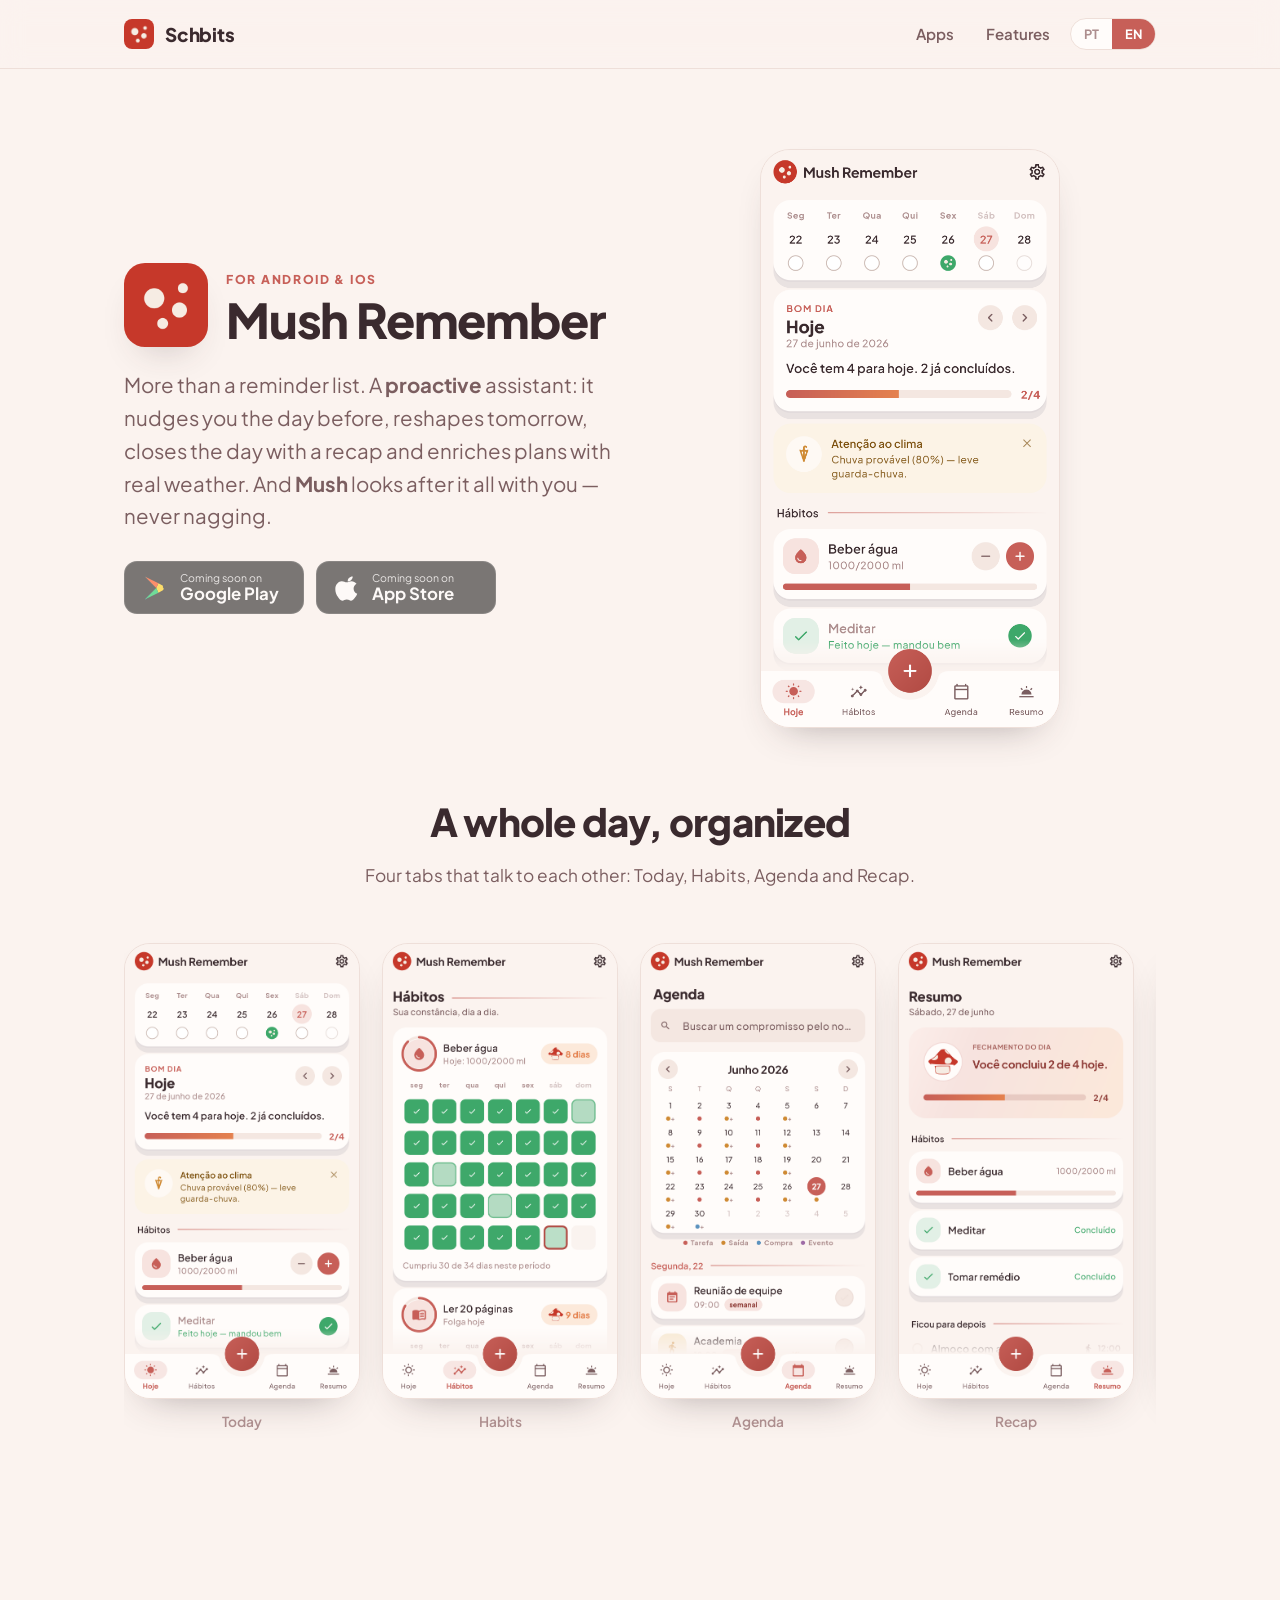
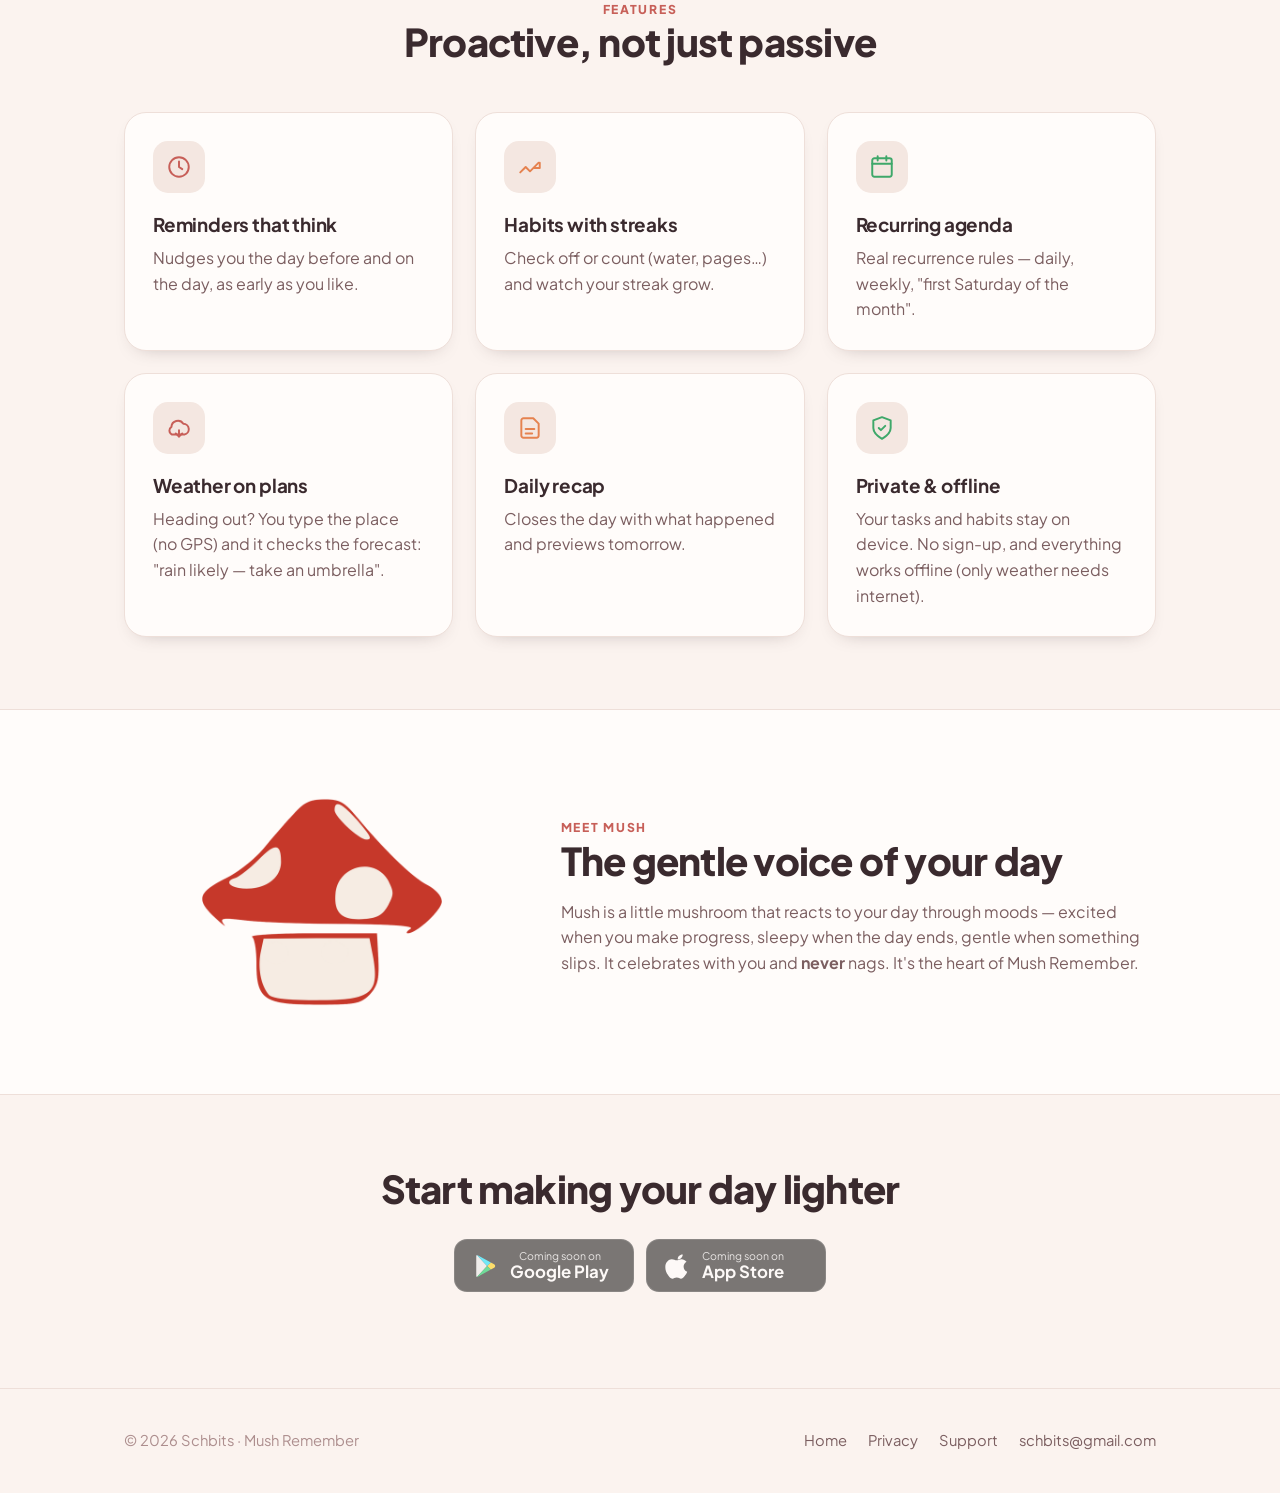
==== commit 28821826: "Post-review tweaks: canonical links + clearer weather/offline copy From live-site review feedback: -" ====
--- a/mushremember/index.html
+++ b/mushremember/index.html
@@ -5,6 +5,7 @@
   <meta name="viewport" content="width=device-width, initial-scale=1.0" />
   <title>Mush Remember — your proactive day assistant</title>
   <meta name="description" content="Mush Remember is a proactive schedule assistant: tasks, habits, agenda, weather alerts and gentle reminders — privacy-first and offline. Meet Mush." />
+  <link rel="canonical" href="https://schbits.com/mushremember/" />
   <meta property="og:type" content="website" />
   <meta property="og:url" content="https://schbits.com/mushremember/" />
   <meta property="og:title" content="Mush Remember — your proactive day assistant" />
@@ -41,11 +42,11 @@
     .shot img { width:100%; border-radius:26px; border:1px solid var(--line); box-shadow: var(--shadow); display:block; }
     .shot span { display:block; text-align:center; margin-top:12px; color:var(--meta); font-size:.86rem; font-weight:600; }
 
-    .cogu-band { background: var(--surface); border-top:1px solid var(--line); border-bottom:1px solid var(--line); }
-    .cogu-band .wrap { display:grid; grid-template-columns: .8fr 1.2fr; gap:40px; align-items:center; }
+    .mush-band { background: var(--surface); border-top:1px solid var(--line); border-bottom:1px solid var(--line); }
+    .mush-band .wrap { display:grid; grid-template-columns: .8fr 1.2fr; gap:40px; align-items:center; }
 
     @media (max-width: 860px){
-      .hero-app .wrap, .cogu-band .wrap { grid-template-columns: 1fr; }
+      .hero-app .wrap, .mush-band .wrap { grid-template-columns: 1fr; }
       .hero-shot { order:-1; max-width:300px; margin:0 auto; }
     }
   </style>
@@ -148,8 +149,8 @@
         <div class="card">
           <div class="icon-chip"><svg viewBox="0 0 24 24" fill="none" stroke="var(--accent)" stroke-width="1.8" stroke-linecap="round" stroke-linejoin="round"><path d="M17 18a5 5 0 0 0-1-9.9A6 6 0 0 0 5 11a4 4 0 0 0 .5 7H17z"/><path d="M12 14v6M9 17l3 3 3-3"/></svg></div>
           <h3><span data-lang="pt">Clima no compromisso</span><span data-lang="en">Weather on plans</span></h3>
-          <p style="color:var(--ink-soft);margin:0" data-lang="pt">Vai sair de casa? Ele checa a previsão: "chuva provável — leve guarda-chuva".</p>
-          <p style="color:var(--ink-soft);margin:0" data-lang="en">Heading out? It checks the forecast: "rain likely — take an umbrella".</p>
+          <p style="color:var(--ink-soft);margin:0" data-lang="pt">Vai sair de casa? Você digita o local (sem GPS) e ele checa a previsão: "chuva provável — leve guarda-chuva".</p>
+          <p style="color:var(--ink-soft);margin:0" data-lang="en">Heading out? You type the place (no GPS) and it checks the forecast: "rain likely — take an umbrella".</p>
         </div>
         <div class="card">
           <div class="icon-chip"><svg viewBox="0 0 24 24" fill="none" stroke="var(--coral)" stroke-width="1.8" stroke-linecap="round" stroke-linejoin="round"><path d="M4 19V5a2 2 0 0 1 2-2h9l5 5v11a2 2 0 0 1-2 2H6a2 2 0 0 1-2-2z"/><path d="M8 13h8M8 17h6"/></svg></div>
@@ -160,18 +161,18 @@
         <div class="card">
           <div class="icon-chip"><svg viewBox="0 0 24 24" fill="none" stroke="var(--success)" stroke-width="1.8" stroke-linecap="round" stroke-linejoin="round"><path d="M12 22s8-4 8-10V5l-8-3-8 3v7c0 6 8 10 8 10z"/><path d="M9 12l2 2 4-4"/></svg></div>
           <h3><span data-lang="pt">Privado e offline</span><span data-lang="en">Private & offline</span></h3>
-          <p style="color:var(--ink-soft);margin:0" data-lang="pt">Suas tarefas e hábitos ficam no aparelho. Sem cadastro, funciona sem internet.</p>
-          <p style="color:var(--ink-soft);margin:0" data-lang="en">Your tasks and habits stay on device. No sign-up, works without internet.</p>
+          <p style="color:var(--ink-soft);margin:0" data-lang="pt">Suas tarefas e hábitos ficam no aparelho. Sem cadastro, e tudo funciona offline (só o clima usa internet).</p>
+          <p style="color:var(--ink-soft);margin:0" data-lang="en">Your tasks and habits stay on device. No sign-up, and everything works offline (only weather needs internet).</p>
         </div>
       </div>
     </div>
   </section>
 
   <!-- ------------------------------- Mush -------------------------------- -->
-  <section class="cogu-band">
+  <section class="mush-band">
     <div class="wrap">
       <div style="display:grid;place-items:center">
-        <img src="/assets/cogu.png" alt="Mush" style="width:min(240px,60vw);filter:drop-shadow(var(--shadow))" />
+        <img src="/assets/mush.png" alt="Mush" style="width:min(240px,60vw);filter:drop-shadow(var(--shadow))" />
       </div>
       <div>
         <span class="eyebrow" data-lang="pt">Conheça o Mush</span><span class="eyebrow" data-lang="en">Meet Mush</span>
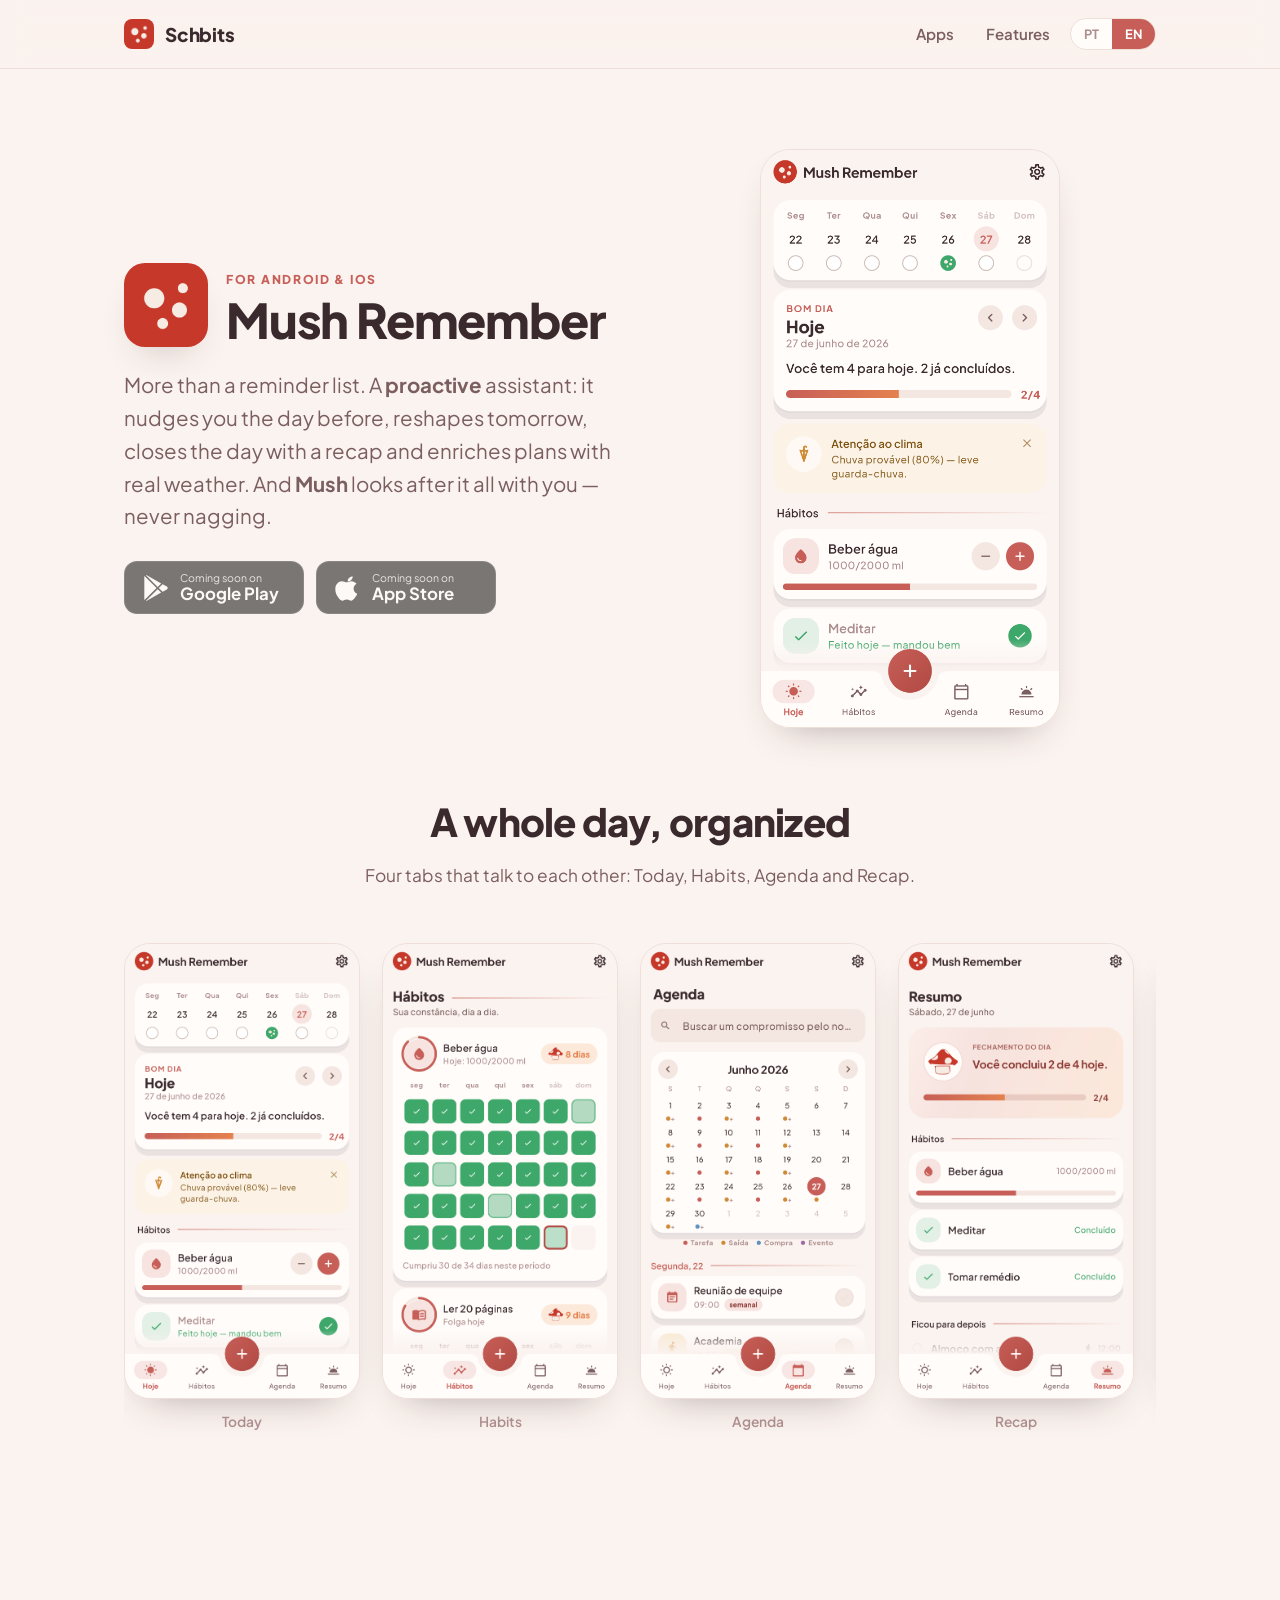
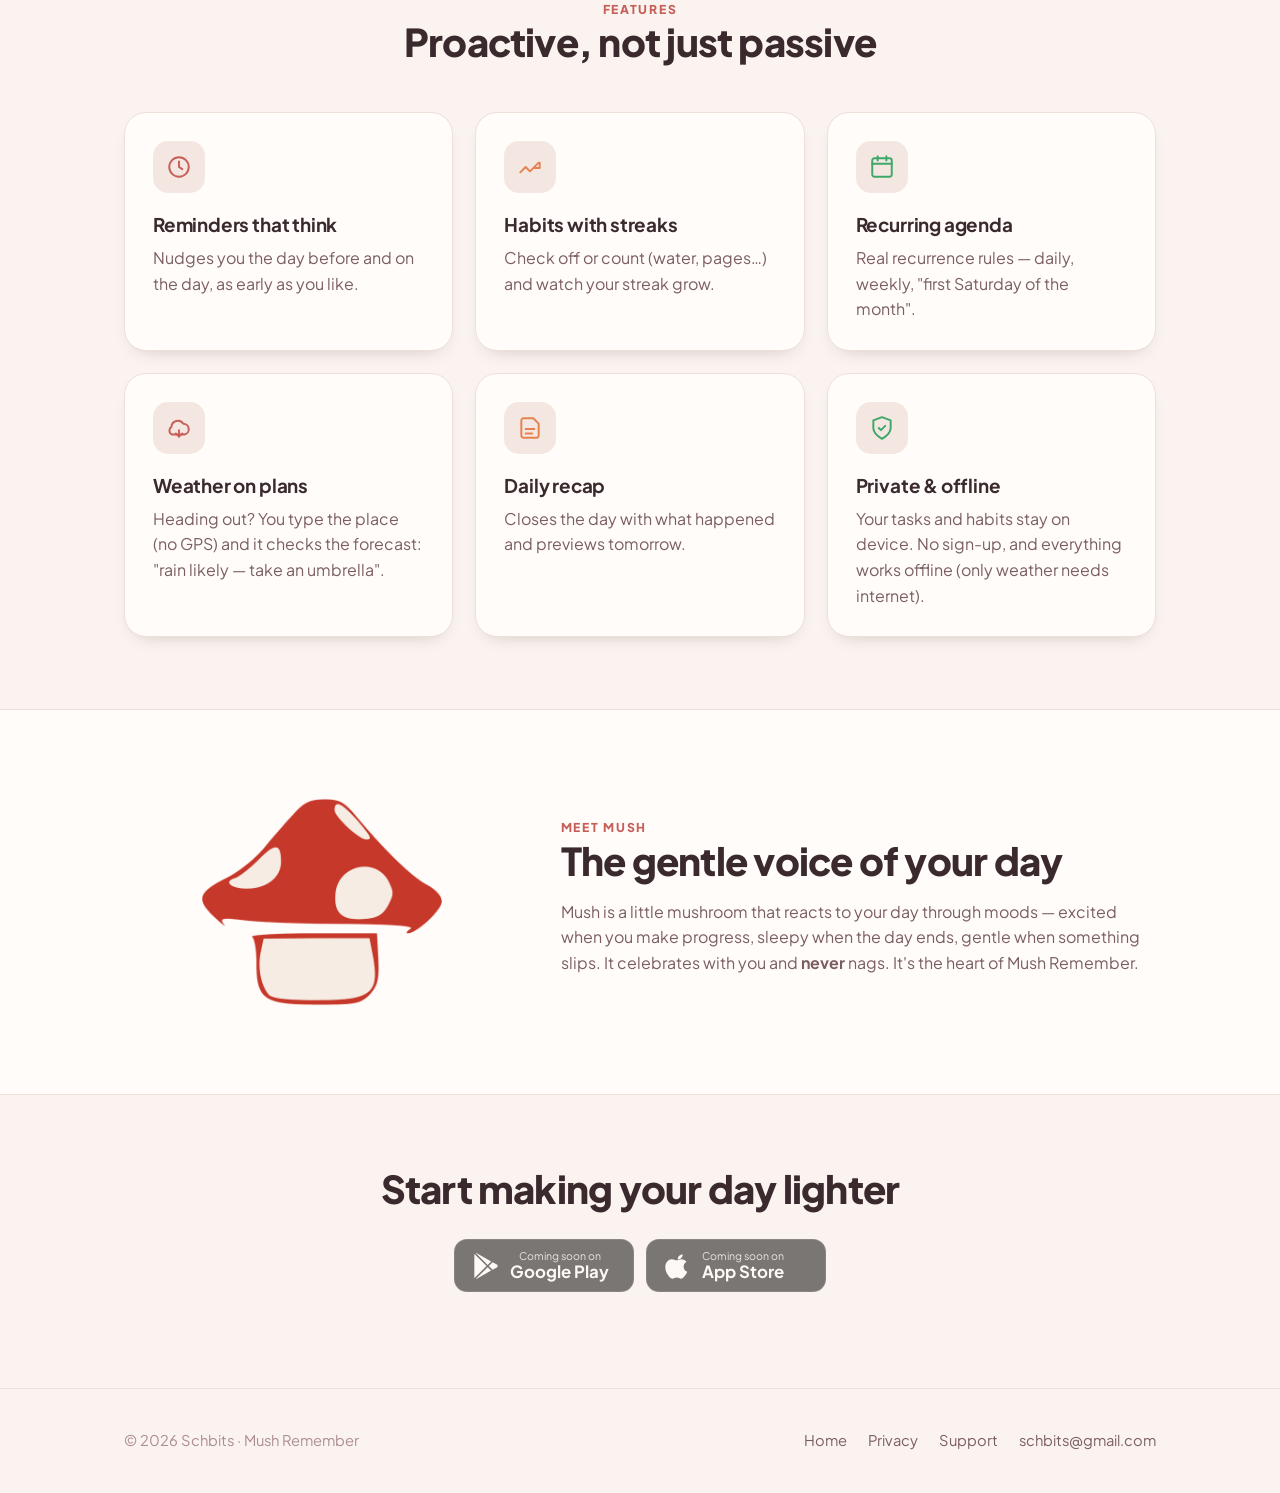
==== commit c7f52a58: "Fix icons: clean Google Play glyph + app-layout icon for "Crafted design" - Replace both messy Googl" ====
--- a/mushremember/index.html
+++ b/mushremember/index.html
@@ -85,7 +85,7 @@
         <div class="stores">
           <!-- TODO: trocar href pelos links reais das lojas ao publicar -->
           <a class="store-badge" href="#" aria-disabled="true" data-store="play">
-            <svg viewBox="0 0 512 512" aria-hidden="true"><path fill="#EA4335" d="M48 32 308 256 48 480c-9-5-16-15-16-28V60c0-13 7-23 16-28z" opacity="0"/><path fill="#00D2FF" d="M48 32c-2 1-3 2-4 3L260 256 44 477c1 1 2 2 4 3l212-224L48 32z"/><path fill="#FFCE00" d="M392 212 304 161 260 256l44 95 88-51c20-12 20-41 0-53z"/><path fill="#FF3D00" d="M44 35 304 161l-44 95L44 35z"/><path fill="#00C853" d="M44 477 260 256l44 95L44 477z"/></svg>
+            <svg viewBox="0 0 24 24" aria-hidden="true" fill="#fff"><path d="M22.018 13.298l-3.919 2.218-3.515-3.493 3.543-3.521 3.891 2.202a1.49 1.49 0 0 1 0 2.594zM1.337.924a1.486 1.486 0 0 0-.112.568v21.017c0 .217.045.419.124.6l11.155-11.087L1.337.924zm12.207 10.065l3.258-3.238L3.45.195a1.466 1.466 0 0 0-.946-.179l11.04 10.973zm0 2.067l-11 10.933c.298.036.612-.016.906-.183l13.324-7.54-3.23-3.21z"/></svg>
             <span><span class="sb-top" data-lang="pt">Em breve no</span><span class="sb-top" data-lang="en">Coming soon on</span><span class="sb-big">Google Play</span></span>
           </a>
           <a class="store-badge" href="#" aria-disabled="true" data-store="apple">
@@ -189,7 +189,7 @@
       <h2><span data-lang="pt">Comece a deixar o dia mais leve</span><span data-lang="en">Start making your day lighter</span></h2>
       <div class="stores" style="justify-content:center">
         <a class="store-badge" href="#" aria-disabled="true">
-          <svg viewBox="0 0 24 24" aria-hidden="true" fill="#fff"><path d="M3.6 1.8 13 12 3.6 22.2c-.4-.2-.6-.6-.6-1.1V2.9c0-.5.2-.9.6-1.1z" opacity=".9"/><path d="M16.5 8.7 13 12l3.5 3.3 3-1.7c1.3-.8 1.3-2.4 0-3.2z" fill="#FFCE00"/><path d="M13 12 3.6 1.8c.1 0 .2 0 .3.1L16.5 8.7 13 12z" fill="#00E0FF"/><path d="m13 12 3.5 3.3L4 22.1c-.1 0-.2.1-.4 0L13 12z" fill="#00C853"/></svg>
+          <svg viewBox="0 0 24 24" aria-hidden="true" fill="#fff"><path d="M22.018 13.298l-3.919 2.218-3.515-3.493 3.543-3.521 3.891 2.202a1.49 1.49 0 0 1 0 2.594zM1.337.924a1.486 1.486 0 0 0-.112.568v21.017c0 .217.045.419.124.6l11.155-11.087L1.337.924zm12.207 10.065l3.258-3.238L3.45.195a1.466 1.466 0 0 0-.946-.179l11.04 10.973zm0 2.067l-11 10.933c.298.036.612-.016.906-.183l13.324-7.54-3.23-3.21z"/></svg>
           <span><span class="sb-top" data-lang="pt">Em breve no</span><span class="sb-top" data-lang="en">Coming soon on</span><span class="sb-big">Google Play</span></span>
         </a>
         <a class="store-badge" href="#" aria-disabled="true">
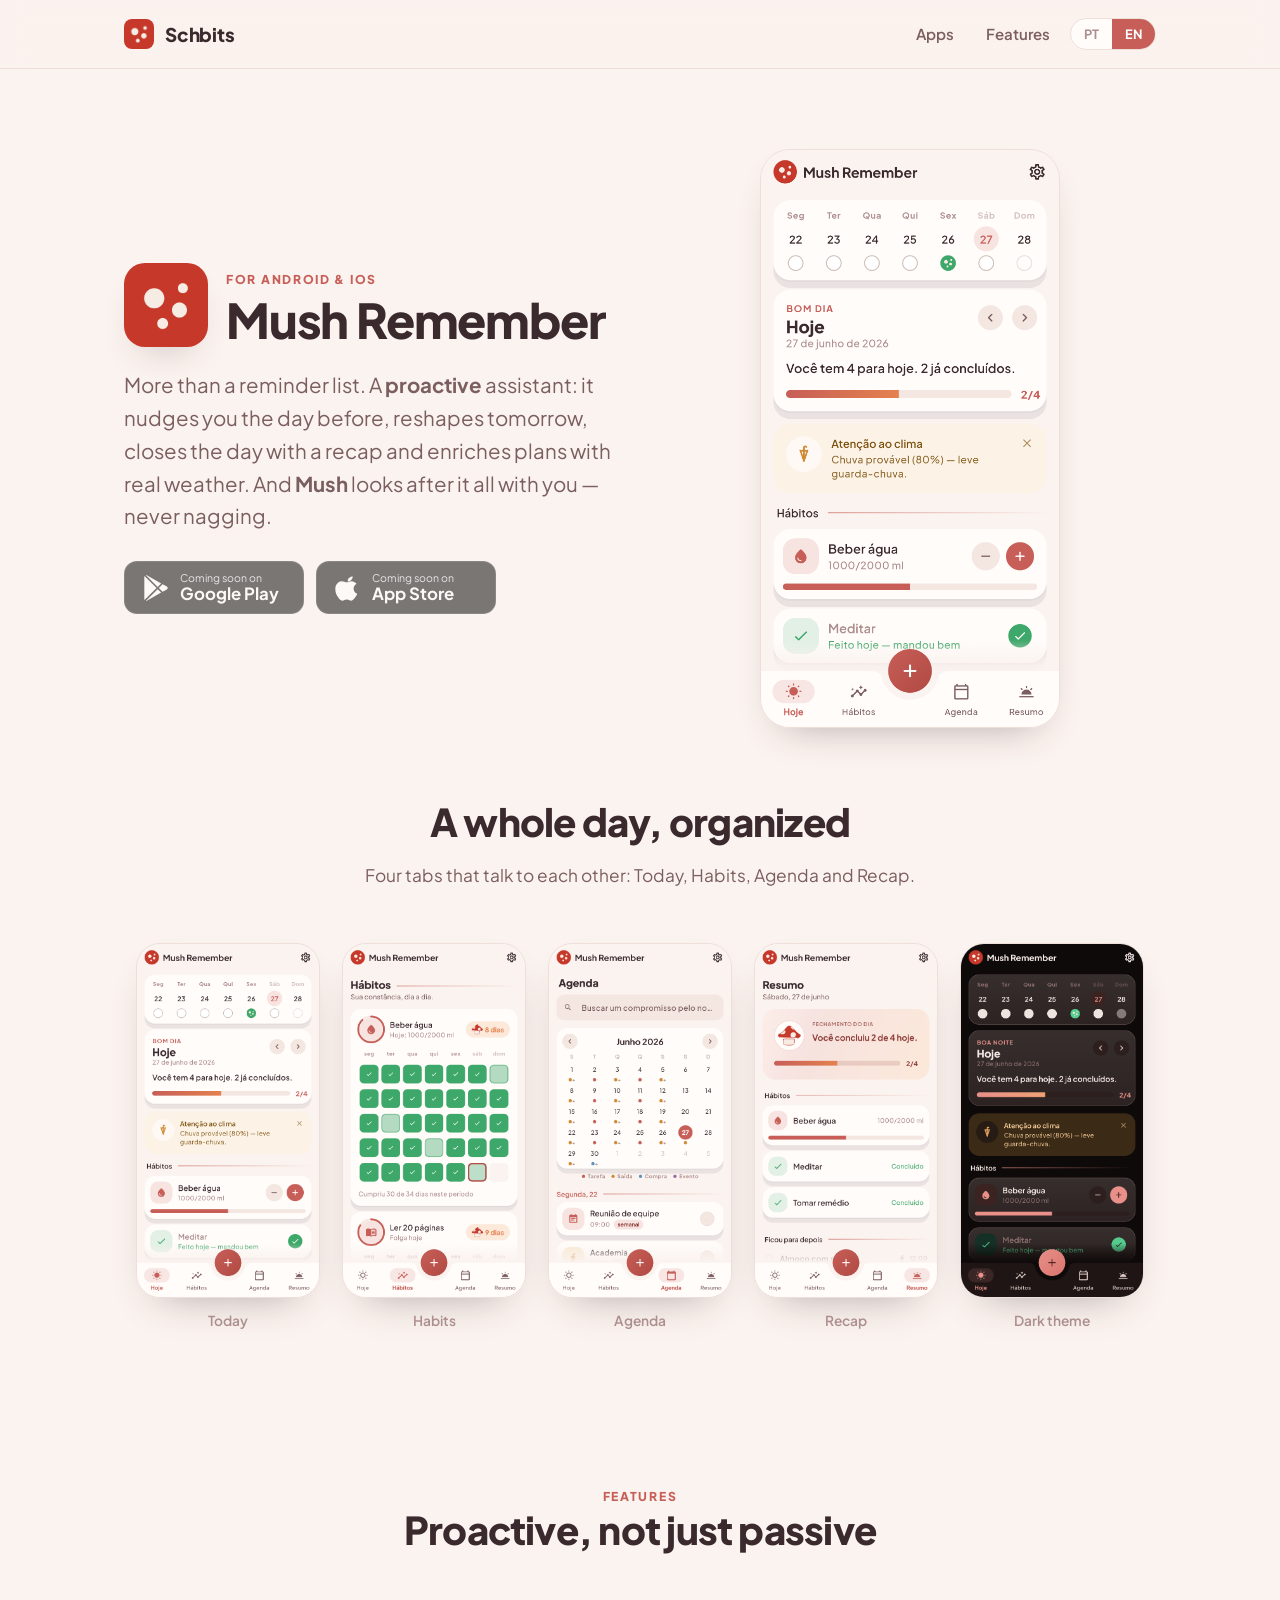
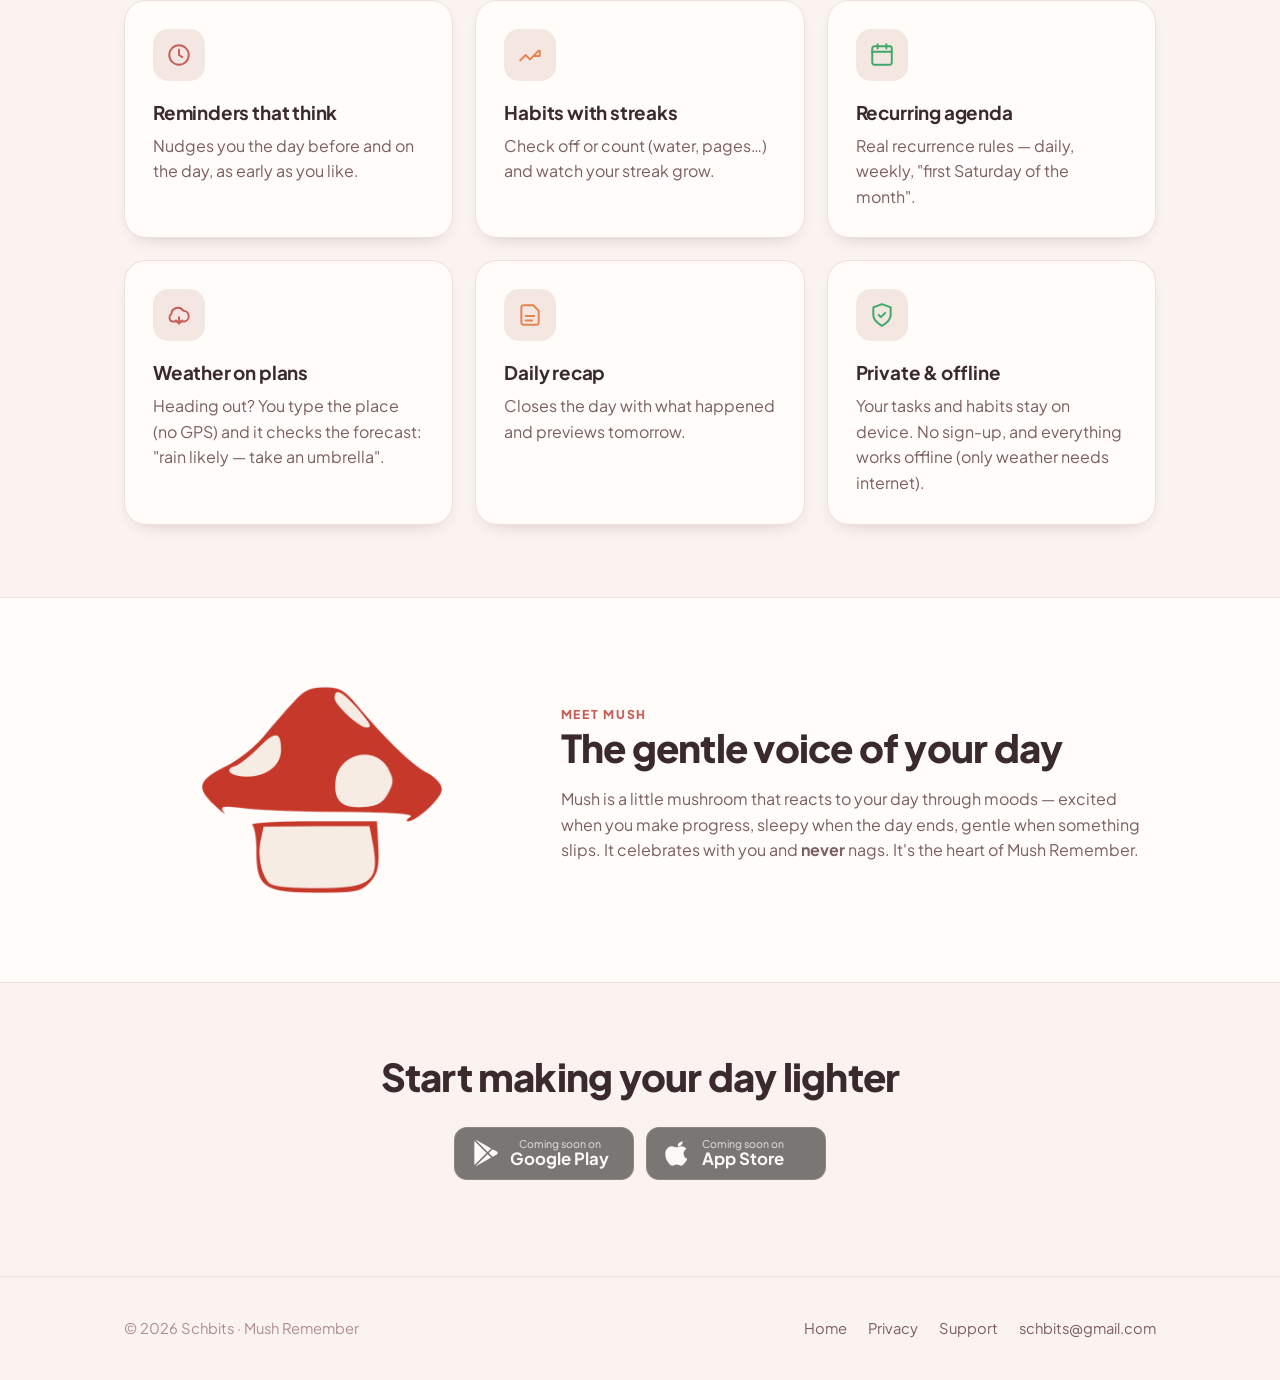
==== commit 6931bf3d: "Screenshots gallery: wrap+center instead of horizontal scroll Removes the ugly native horizontal scr" ====
--- a/mushremember/index.html
+++ b/mushremember/index.html
@@ -36,10 +36,10 @@
     .store-badge .sb-big { font-size:1.05rem; font-weight:700; line-height:1.15; display:block; }
     .store-badge[aria-disabled="true"] { opacity:.55; pointer-events:none; }
 
-    /* faixa de telas */
-    .shots-row { display:flex; gap:22px; overflow-x:auto; padding:6px 0 18px; scroll-snap-type:x mandatory; }
-    .shot { flex:none; scroll-snap-align:center; width:236px; }
-    .shot img { width:100%; border-radius:26px; border:1px solid var(--line); box-shadow: var(--shadow); display:block; }
+    /* galeria de telas: centraliza e quebra linha, sem scroll horizontal */
+    .shots-row { display:flex; flex-wrap:wrap; justify-content:center; gap:20px 22px; padding:6px 0; }
+    .shot { flex:0 0 auto; width:184px; }
+    .shot img { width:100%; border-radius:24px; border:1px solid var(--line); box-shadow: var(--shadow); display:block; }
     .shot span { display:block; text-align:center; margin-top:12px; color:var(--meta); font-size:.86rem; font-weight:600; }
 
     .mush-band { background: var(--surface); border-top:1px solid var(--line); border-bottom:1px solid var(--line); }
